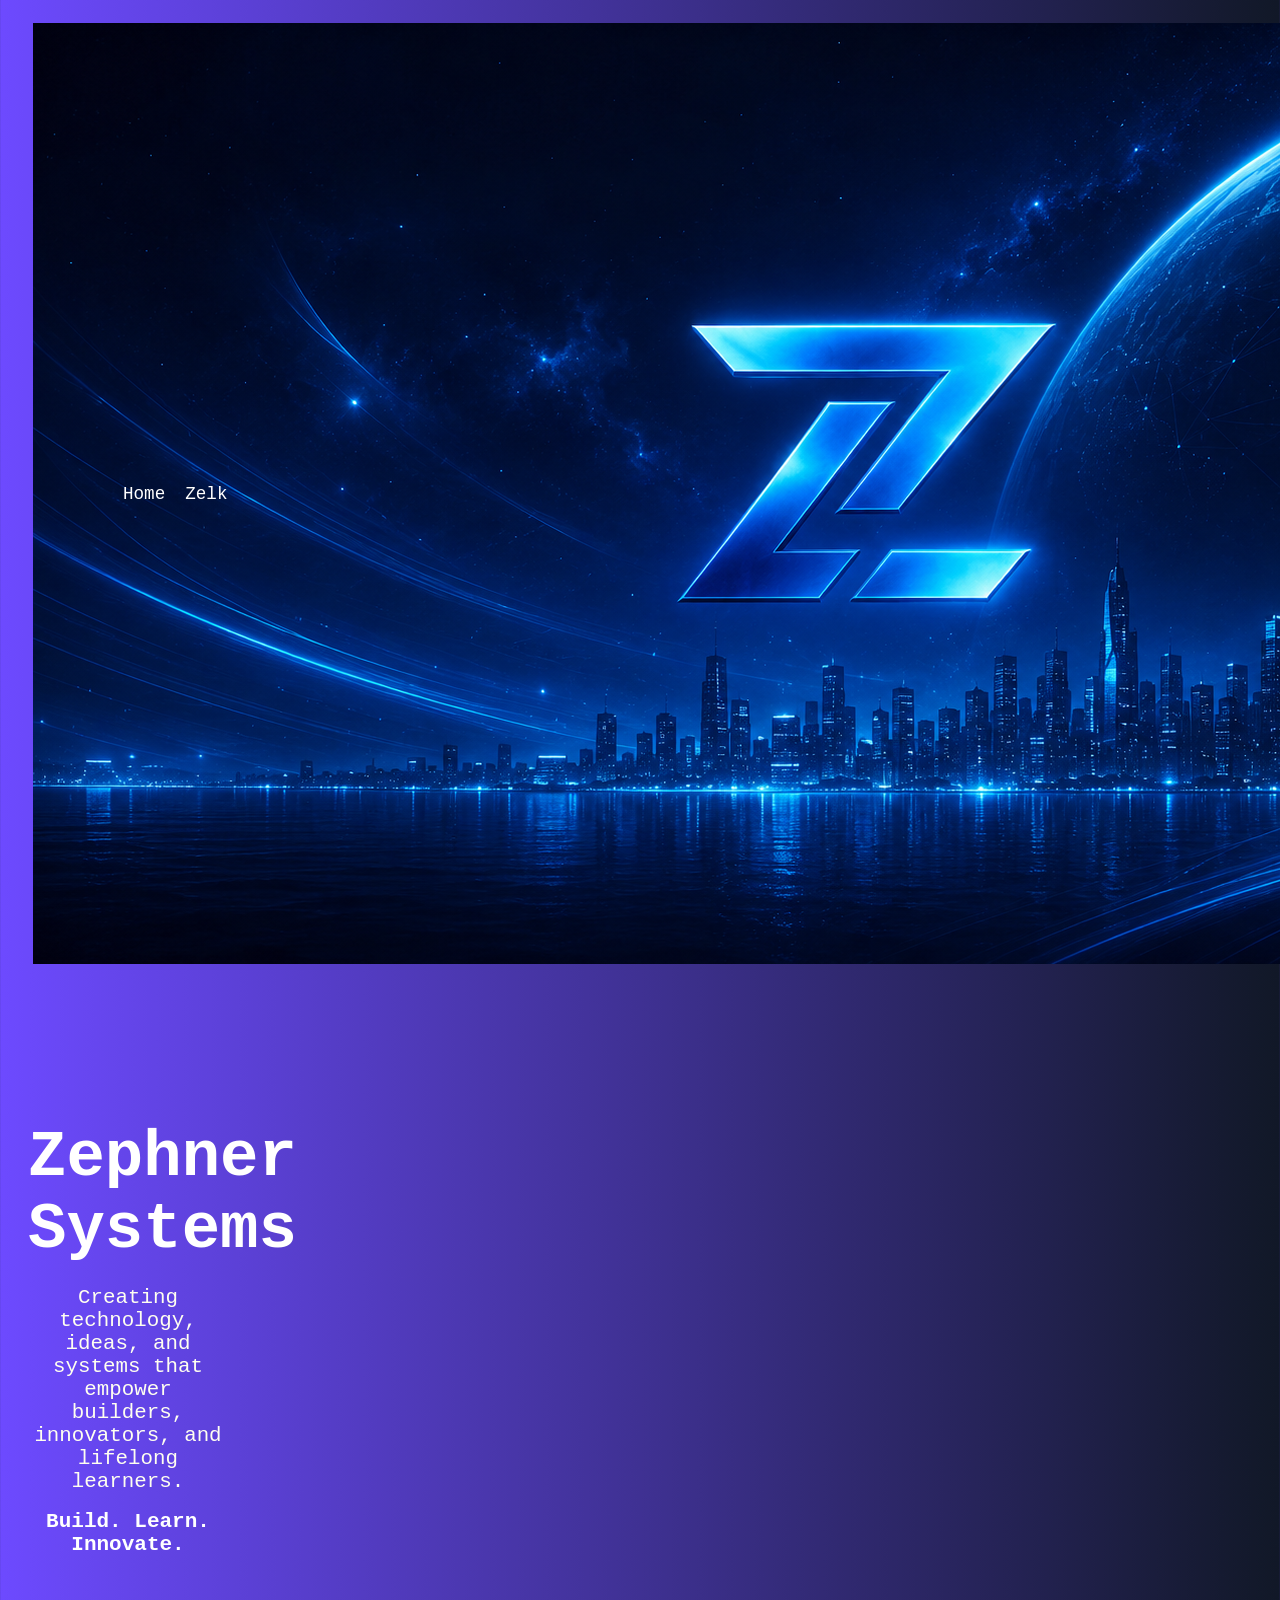
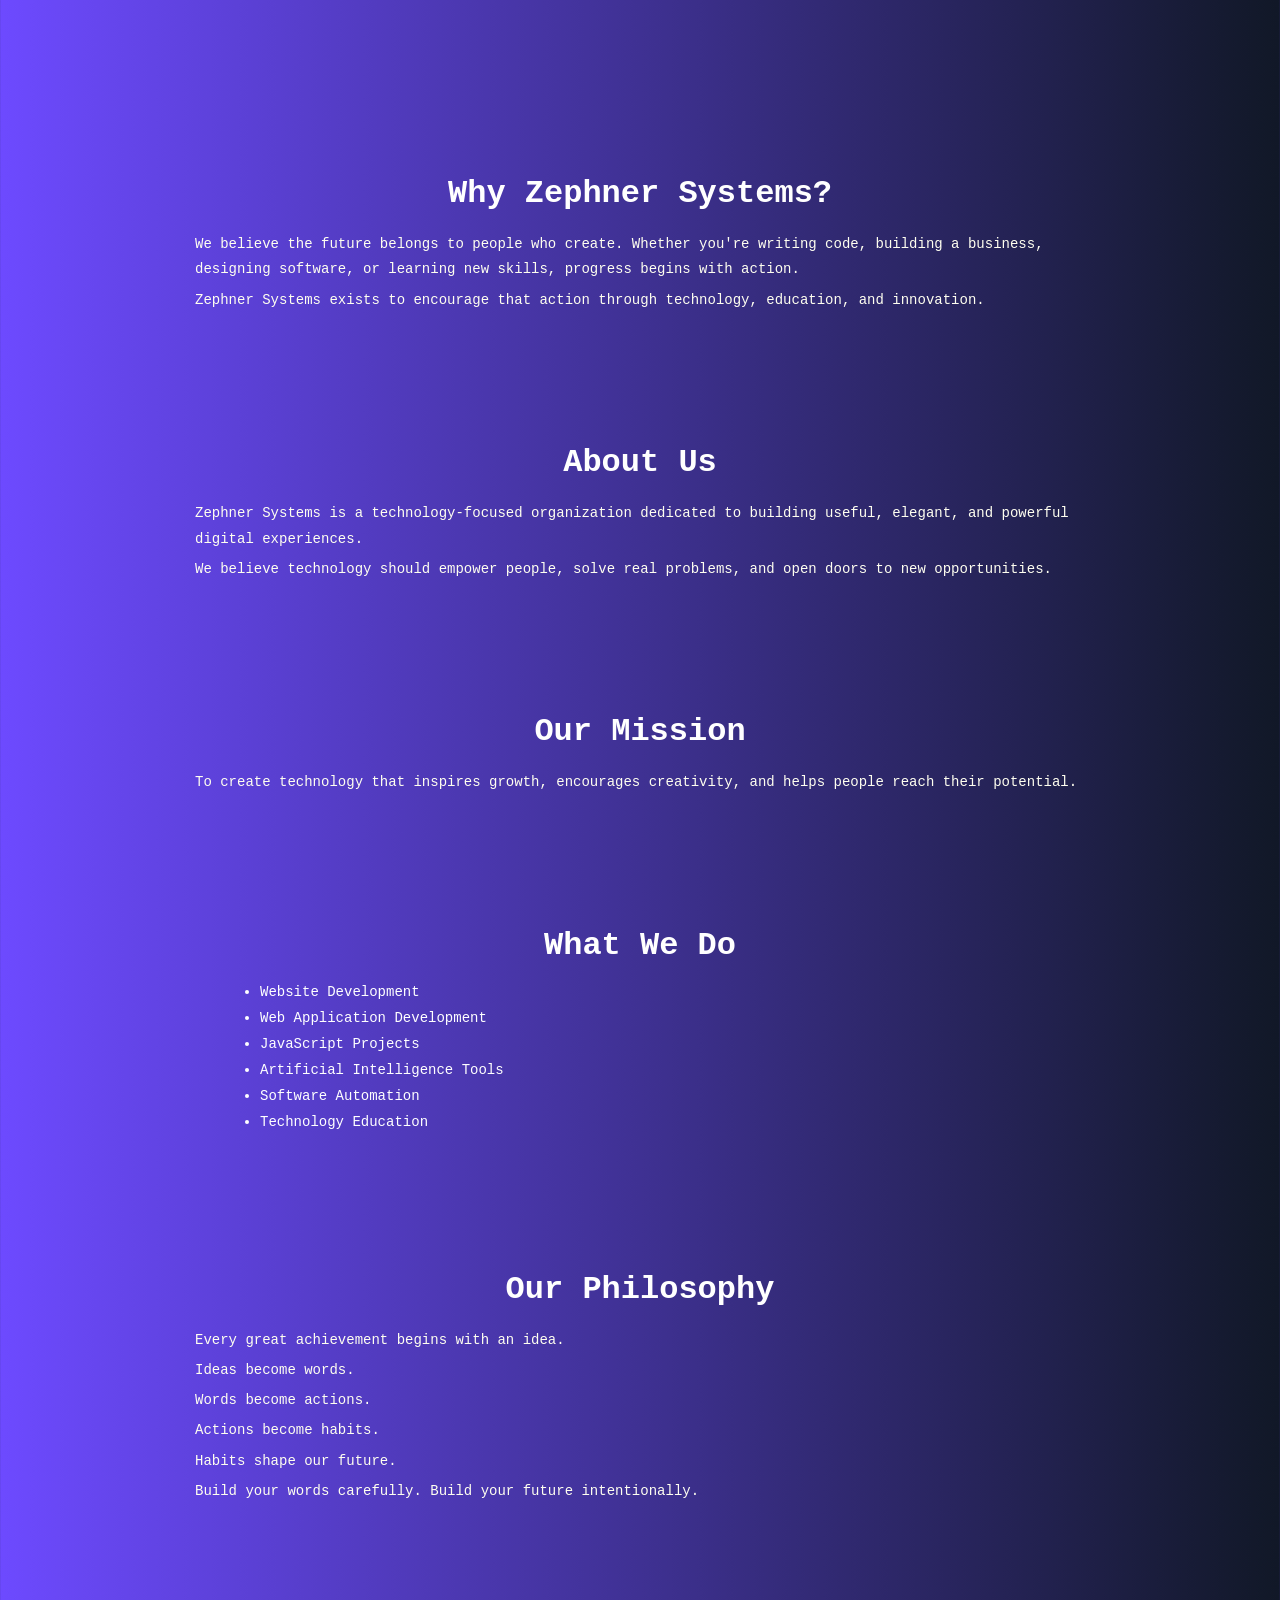
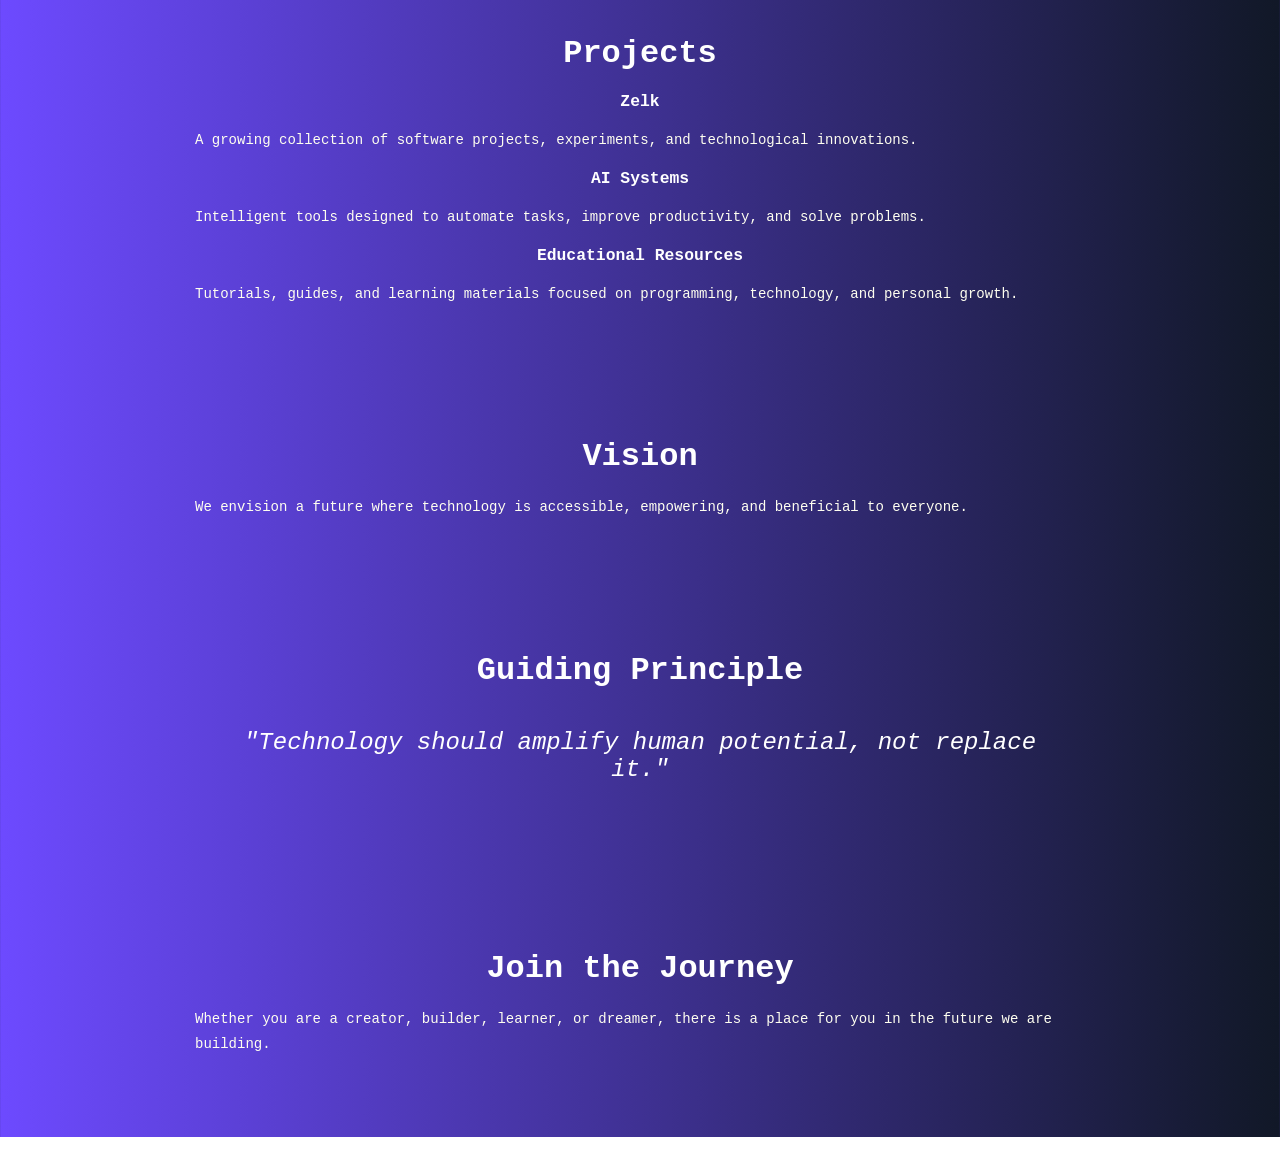
==== titanium/diamond/index.html @ 6dd16fa9 "Update logo image source in index.html" ====
<!DOCTYPE html>
<html lang="en">
<head>
    <meta charset="UTF-8">
    <meta name="viewport" content="width=device-width, initial-scale=1.0">
    <title>Zephner Systems</title>
    <link rel="stylesheet" href="style.css">
</head>
<body>

    <div class="bar" id="top-bar">

        <div id="logo">
            <img src="banner.png" alt="Zephner Systems Logo">
        </div>

        <div id="homeButton" class="barButton">
            <a href="index.html">Home</a>
        </div>

        <div id="zelkButton" class="barButton">
            <a href="zelk.html">Zelk</a>
        </div>

    </div>

    <div class="banner">
        <h1>Zephner Systems</h1>

       <p class="bannerText">
    Creating technology, ideas, and systems that empower builders,
    innovators, and lifelong learners.
</p>

<h2>
    Build. Learn. Innovate.
</h2>
    </div>
<section>
    <h2>Why Zephner Systems?</h2>

    <p>
        We believe the future belongs to people who create.
        Whether you're writing code, building a business,
        designing software, or learning new skills,
        progress begins with action.
    </p>

    <p>
        Zephner Systems exists to encourage that action through
        technology, education, and innovation.
    </p>
</section>
    <section id="about">
        <h2>About Us</h2>

        <p>
            Zephner Systems is a technology-focused organization dedicated to
            building useful, elegant, and powerful digital experiences.
        </p>

        <p>
            We believe technology should empower people, solve real problems,
            and open doors to new opportunities.
        </p>
    </section>

    <section id="mission">
        <h2>Our Mission</h2>

        <p>
            To create technology that inspires growth, encourages creativity,
            and helps people reach their potential.
        </p>
    </section>

    <section id="services">
        <h2>What We Do</h2>

        <ul>
            <li>Website Development</li>
            <li>Web Application Development</li>
            <li>JavaScript Projects</li>
            <li>Artificial Intelligence Tools</li>
            <li>Software Automation</li>
            <li>Technology Education</li>
        </ul>
    </section>

    <section id="philosophy">
        <h2>Our Philosophy</h2>

        <p>
            Every great achievement begins with an idea.
        </p>

        <p>
            Ideas become words.
        </p>

        <p>
            Words become actions.
        </p>

        <p>
            Actions become habits.
        </p>

        <p>
            Habits shape our future.
        </p>

        <p>
            Build your words carefully. Build your future intentionally.
        </p>
    </section>

    <section id="projects">
        <h2>Projects</h2>

        <h3>Zelk</h3>

        <p>
            A growing collection of software projects, experiments,
            and technological innovations.
        </p>

        <h3>AI Systems</h3>

        <p>
            Intelligent tools designed to automate tasks,
            improve productivity, and solve problems.
        </p>

        <h3>Educational Resources</h3>

        <p>
            Tutorials, guides, and learning materials focused on
            programming, technology, and personal growth.
        </p>
    </section>

    <section id="vision">
        <h2>Vision</h2>

        <p>
            We envision a future where technology is accessible,
            empowering, and beneficial to everyone.
        </p>
    </section>

    <section id="quote">
        <h2>Guiding Principle</h2>

        <blockquote>
            "Technology should amplify human potential, not replace it."
        </blockquote>
    </section>

    <section id="contact">
        <h2>Join the Journey</h2>

        <p>
            Whether you are a creator, builder, learner, or dreamer,
            there is a place for you in the future we are building.
        </p>
    </section>

    <script src="script.js"></script>

</body>
</html>
---- titanium/diamond/style.css ----
blockquote{
    text-align:center;
    font-size:1.5rem;
    font-style:italic;
    margin:40px;
}
ul{
    margin-left:30px;
}

li{
    margin:10px 0;
}
section{
    max-width:900px;
    margin:50px auto;
    padding:25px;
}

section h2{
    margin-bottom:20px;
    font-size:2rem;
}

section p{
    line-height:1.8;
}
.banner{
    text-align:center;
    padding:100px 20px;
    width: 200px;
}

.banner h1{
    font-size:4rem;
    margin-bottom:20px;
}

.bannerText{
    max-width:700px;
    margin:auto;
    font-size:1.3rem;
}
h1, h2, h3, h4, h5, h6{
    text-align:center;
}
body{
  background-image: linear-gradient(to right, #6D4AFF,#111827);
  font-family: Arvo, monospace;
  font-size: 14px;
  color: white;
}
a{
    color: white;
    text-decoration: none;
}
.bar{
    display:flex;
    align-items:center;
    padding:15px 25px;
    border-radius:15px;
}

#logo{
  display:flex;
  align-items:center;
    width:80px;
  height:auto;
}

.barButton{
    margin-left:20px;
    font-size:1.1rem;
}
#logo{
  background-color:#111827;
}
.barButton{
  margin:10px;
}
p{
  margin: 5px;
  color: #FFFFF0;
}
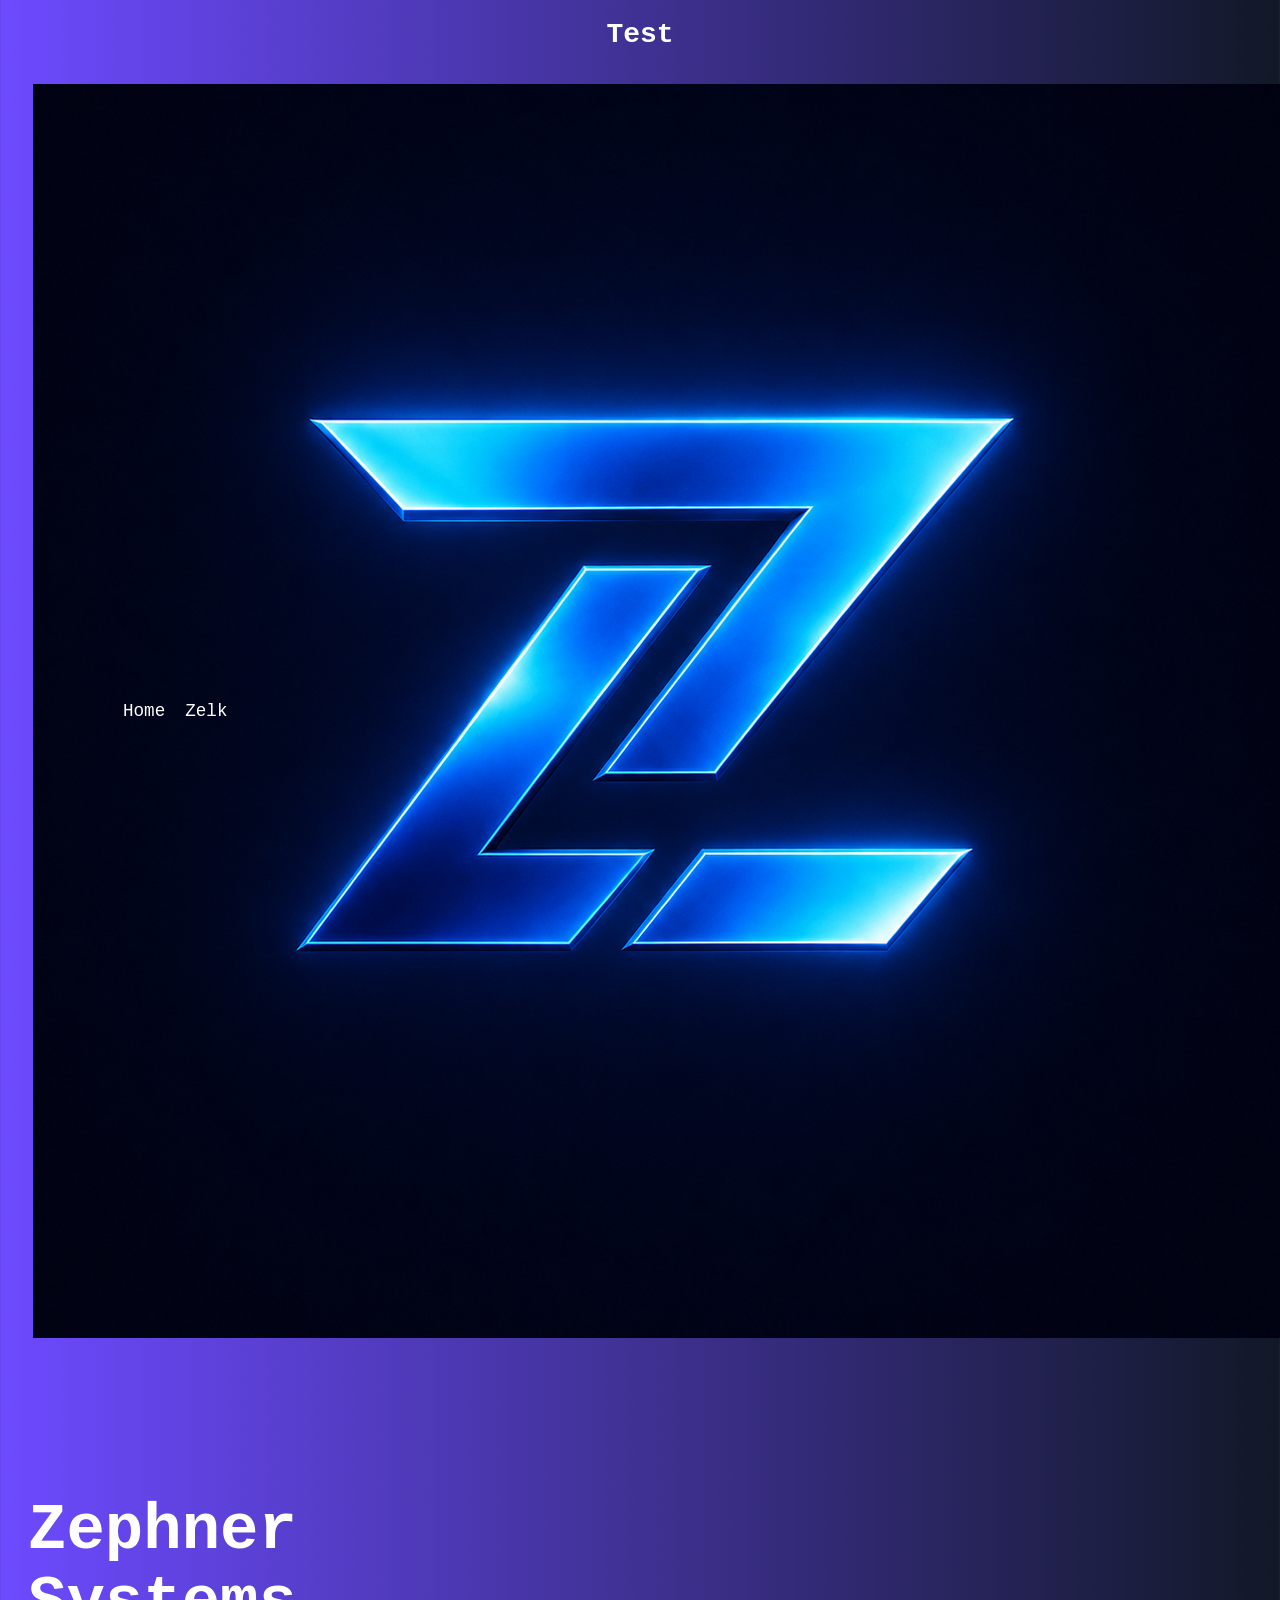
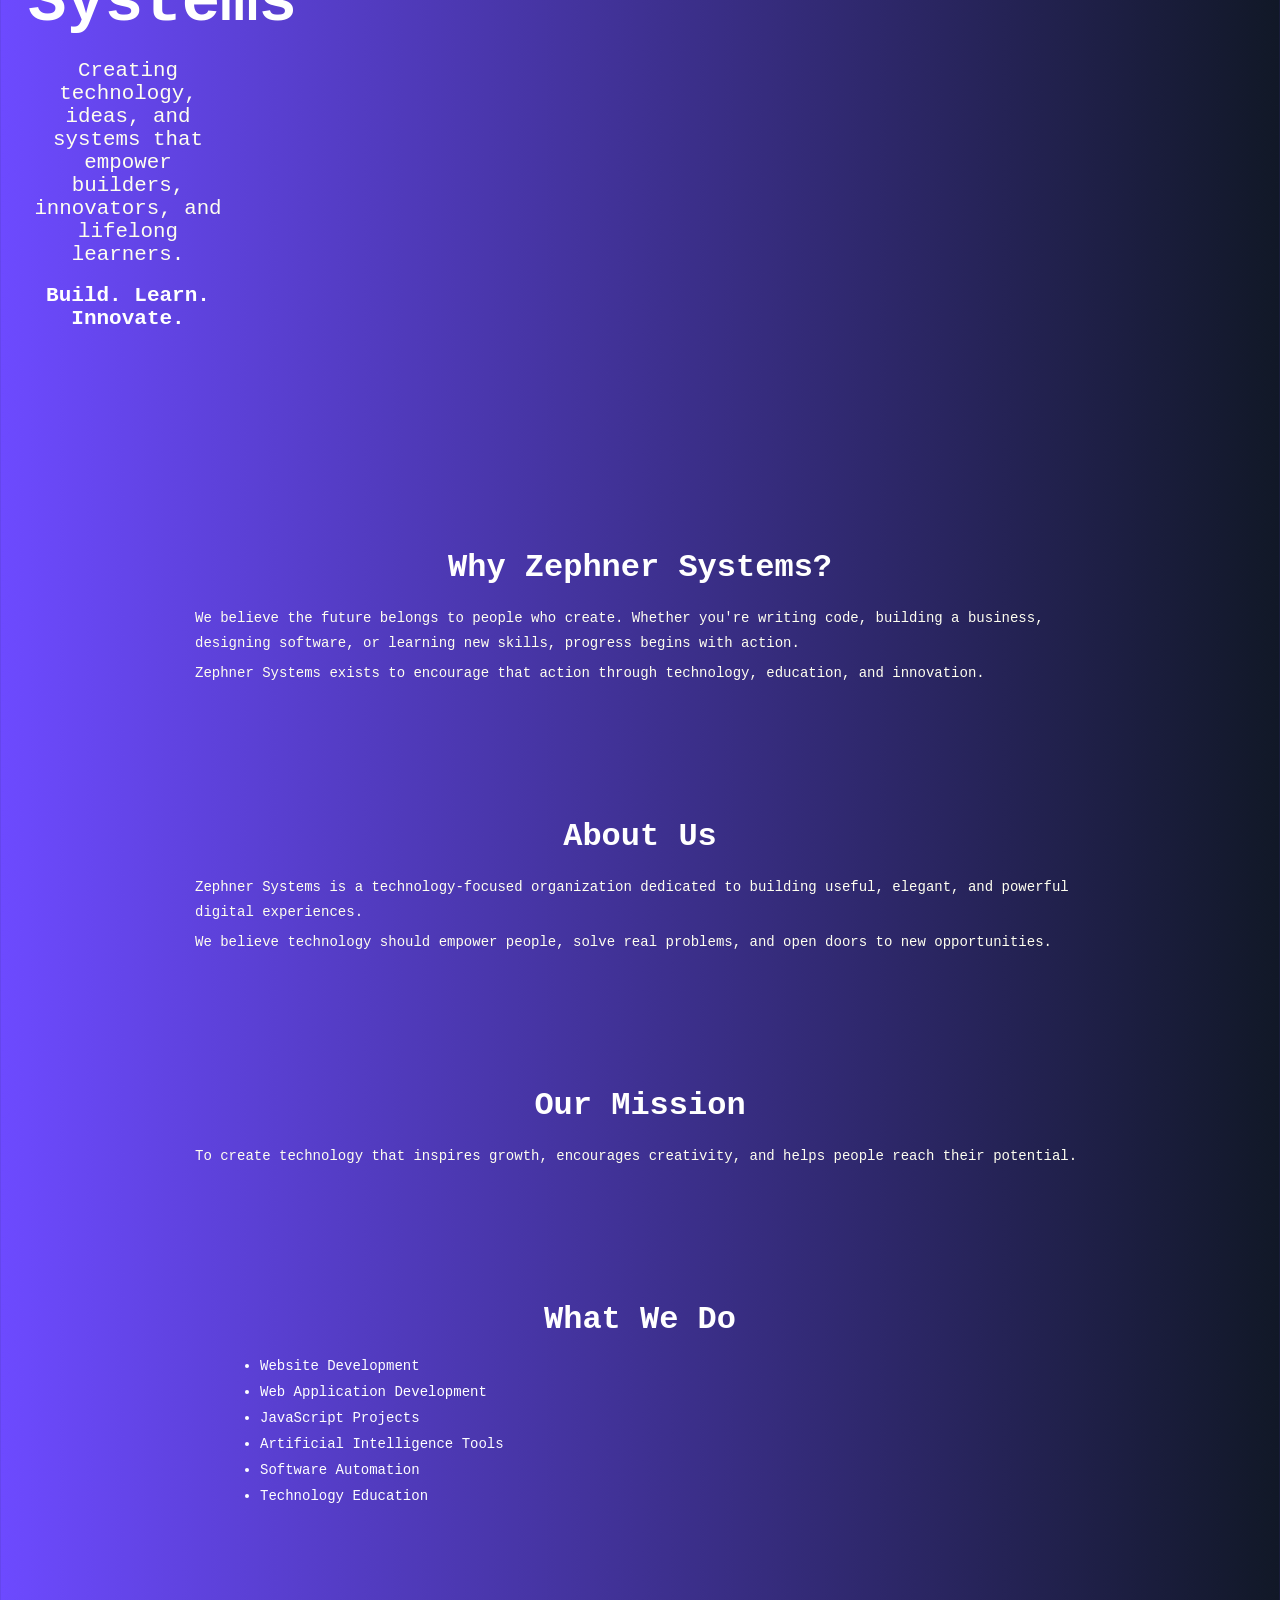
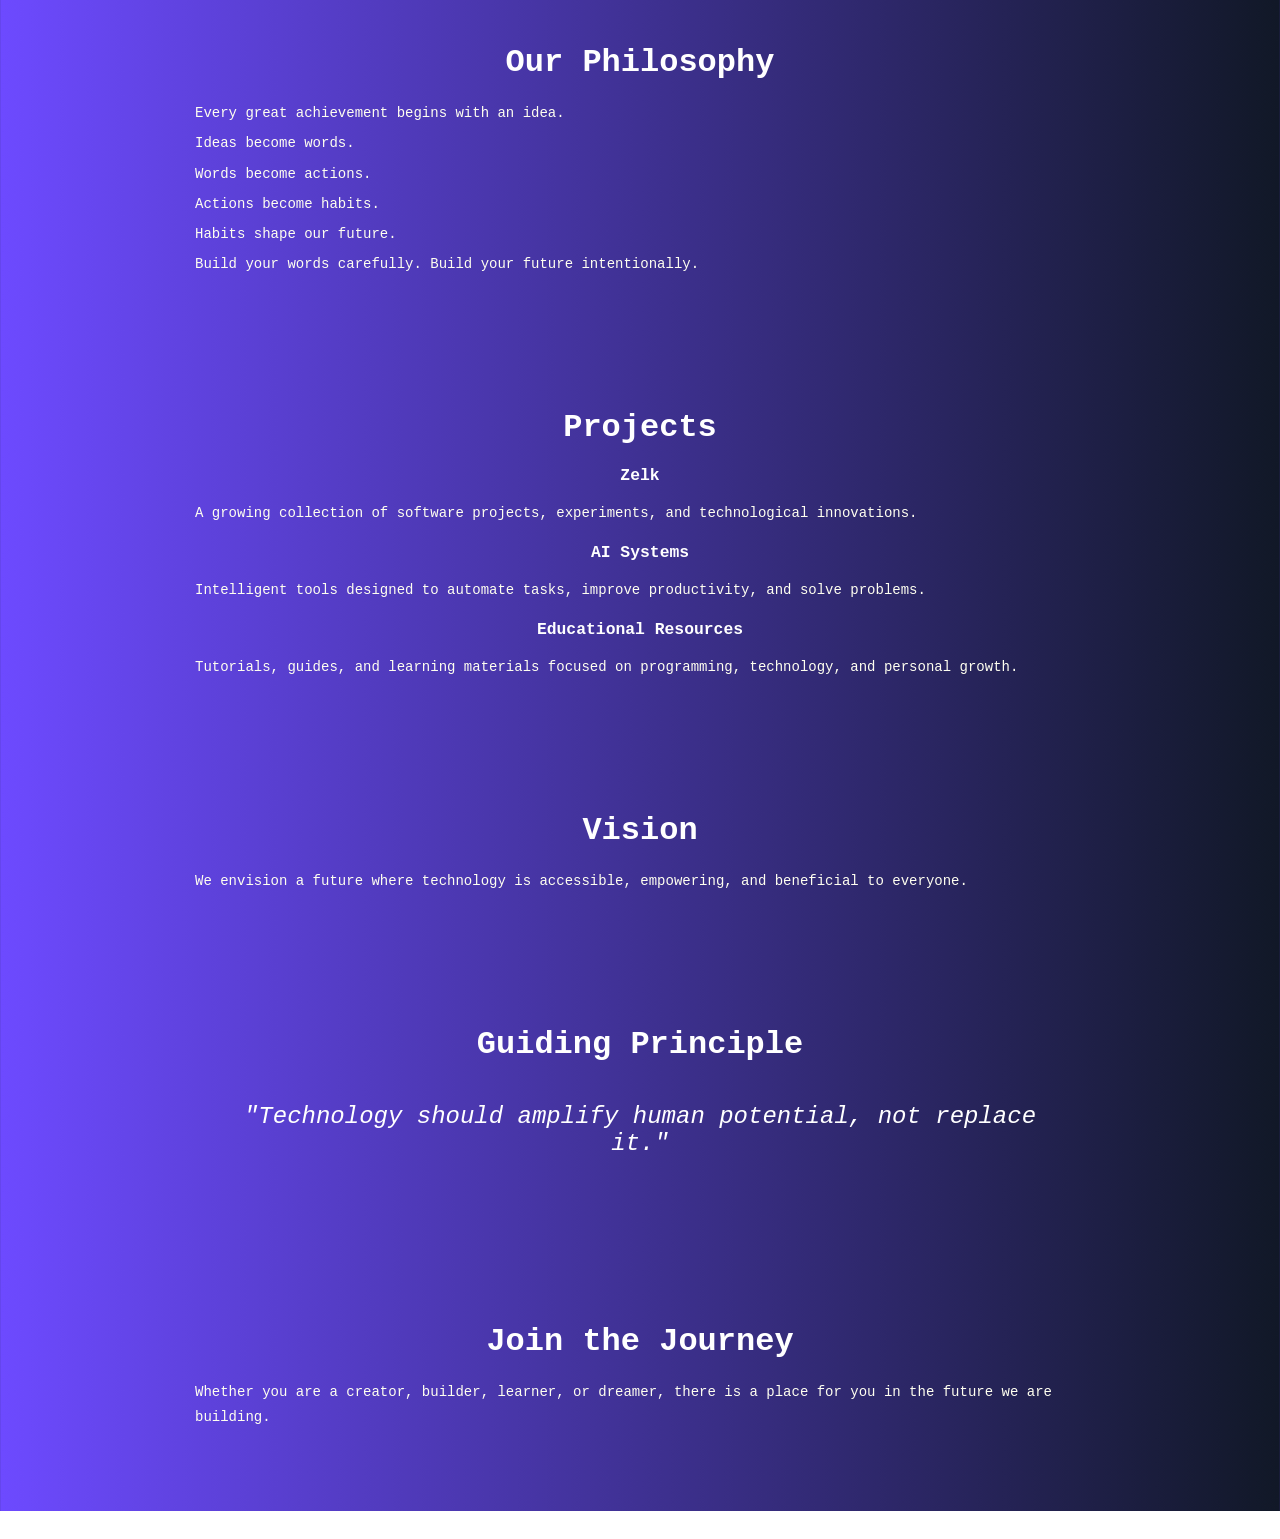
==== commit ab1cf680: "Update logo image source in index.html" ====
--- a/titanium/diamond/index.html
+++ b/titanium/diamond/index.html
@@ -7,11 +7,11 @@
     <link rel="stylesheet" href="style.css">
 </head>
 <body>
-
+<h1>Test</h1>
     <div class="bar" id="top-bar">
 
         <div id="logo">
-            <img src="banner.png" alt="Zephner Systems Logo">
+            <img src="logo.png" alt="Zephner Systems Logo">
         </div>
 
         <div id="homeButton" class="barButton">
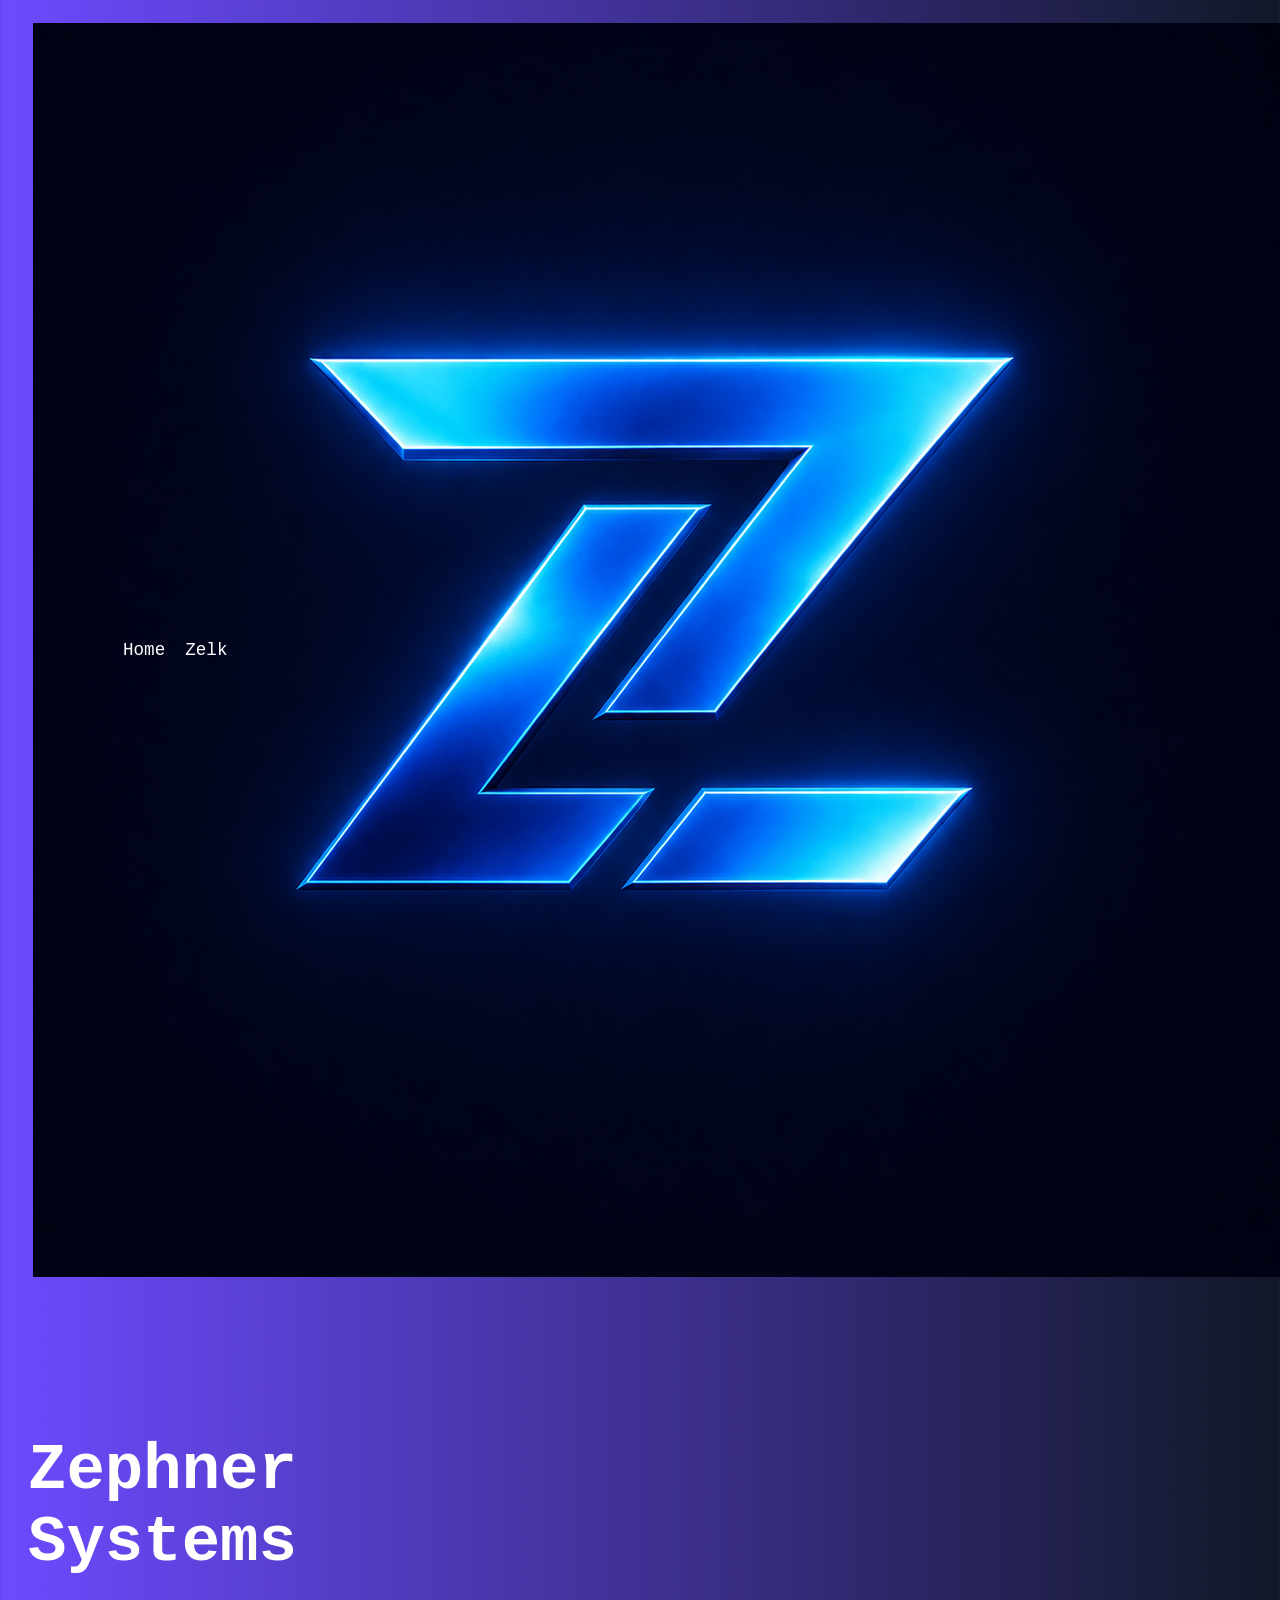
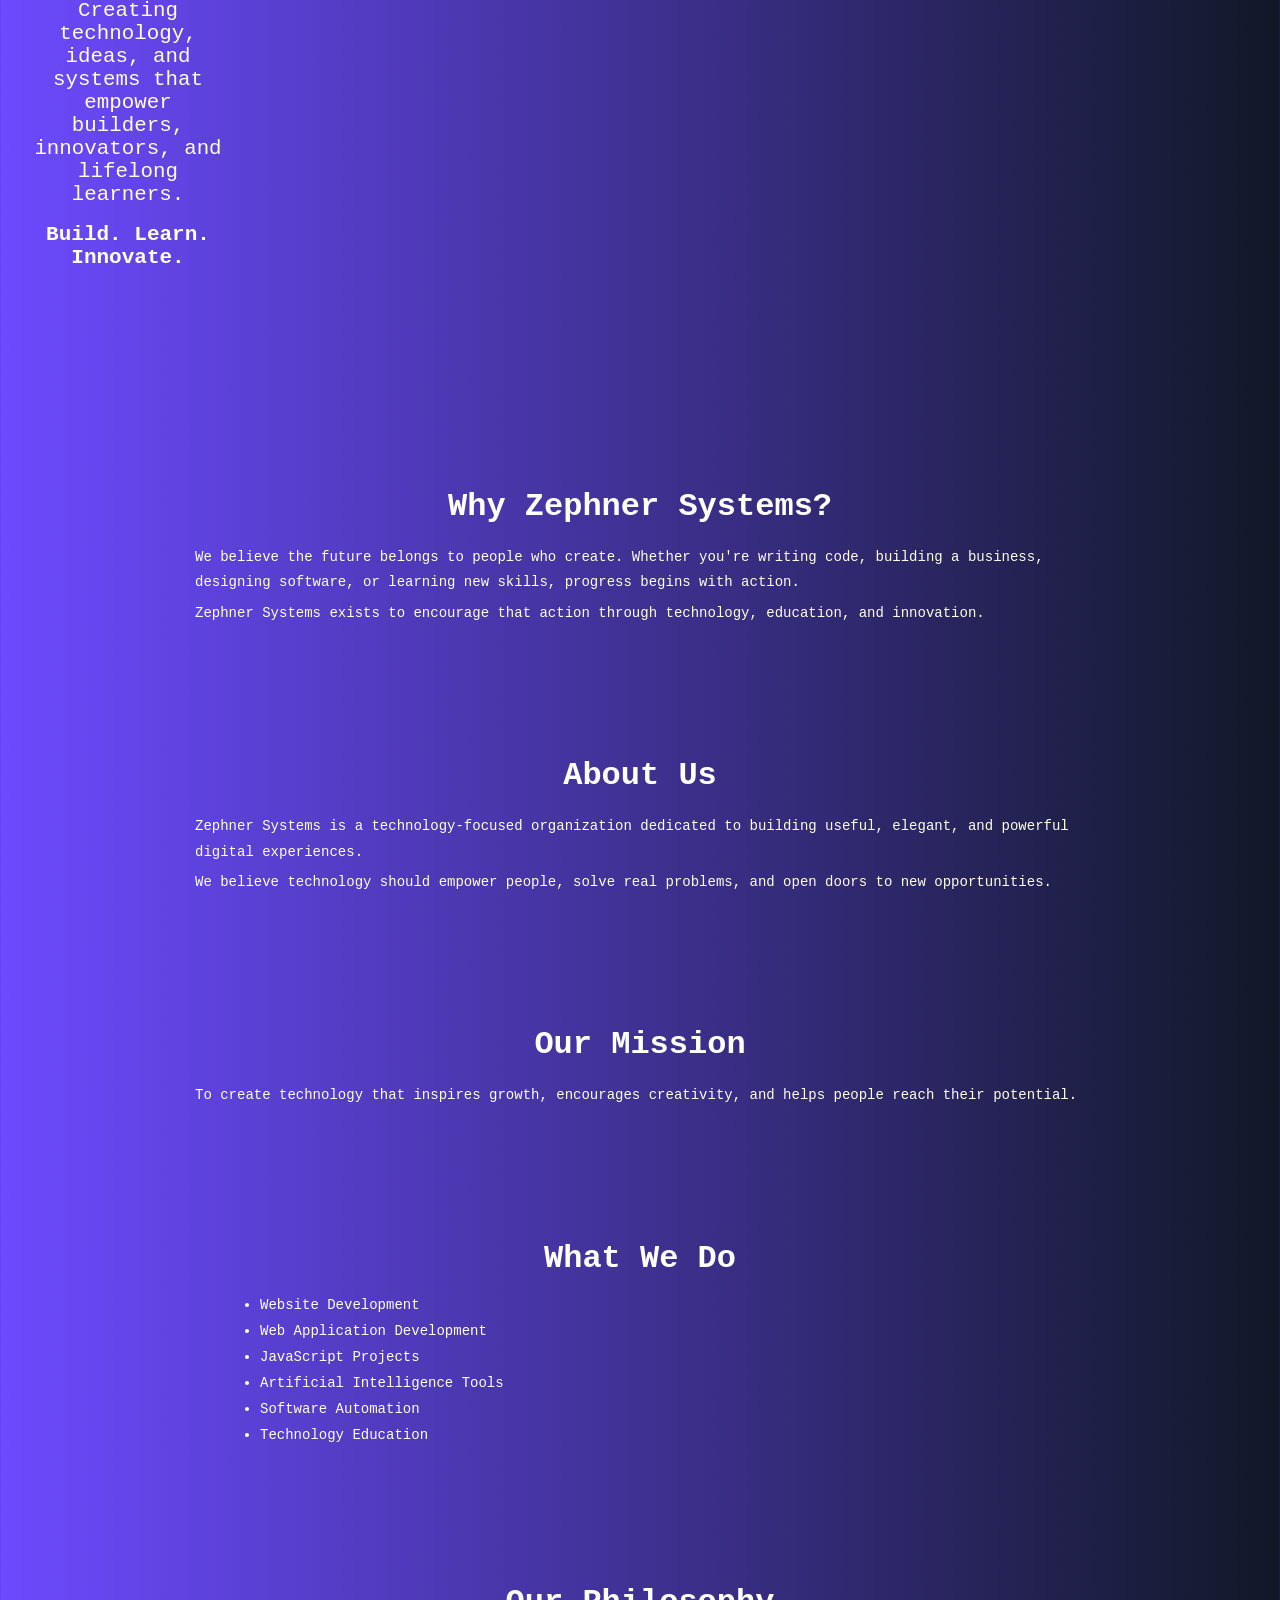
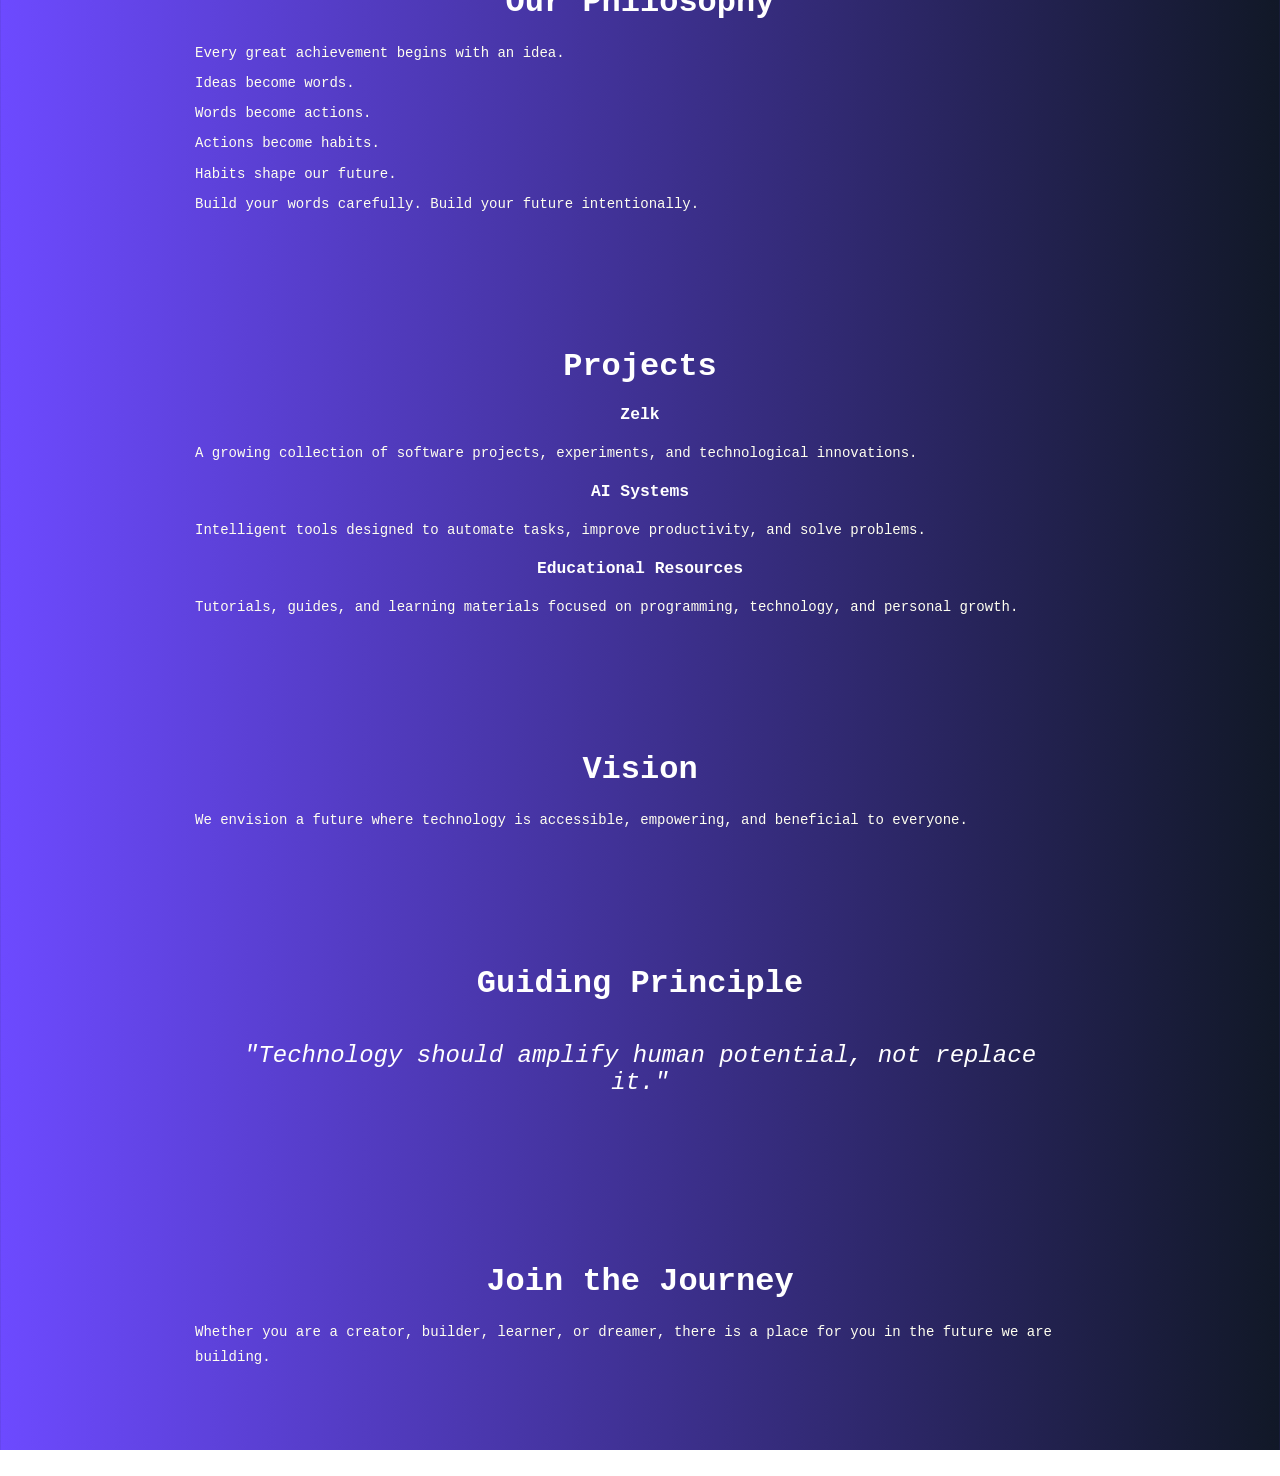
==== commit f656db79: "Remove Test heading from index.html" ====
--- a/titanium/diamond/index.html
+++ b/titanium/diamond/index.html
@@ -7,7 +7,6 @@
     <link rel="stylesheet" href="style.css">
 </head>
 <body>
-<h1>Test</h1>
     <div class="bar" id="top-bar">
 
         <div id="logo">
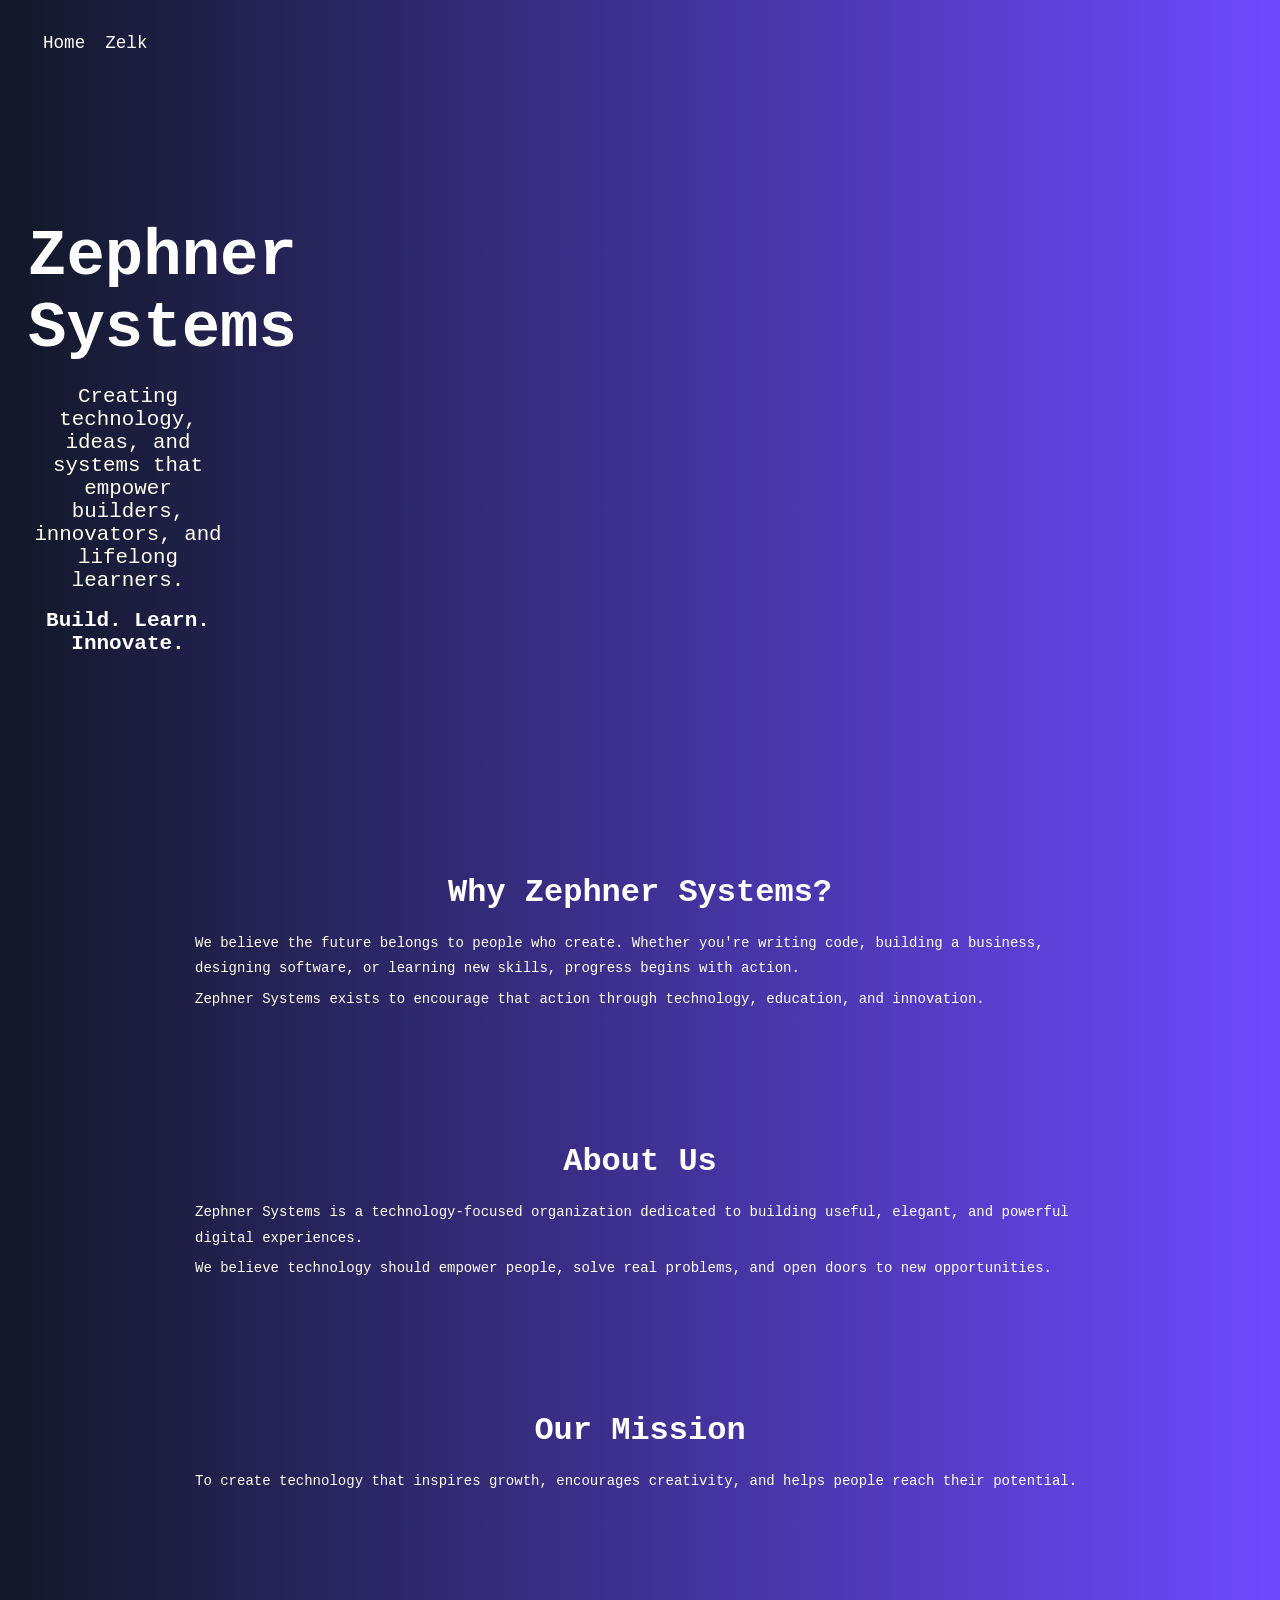
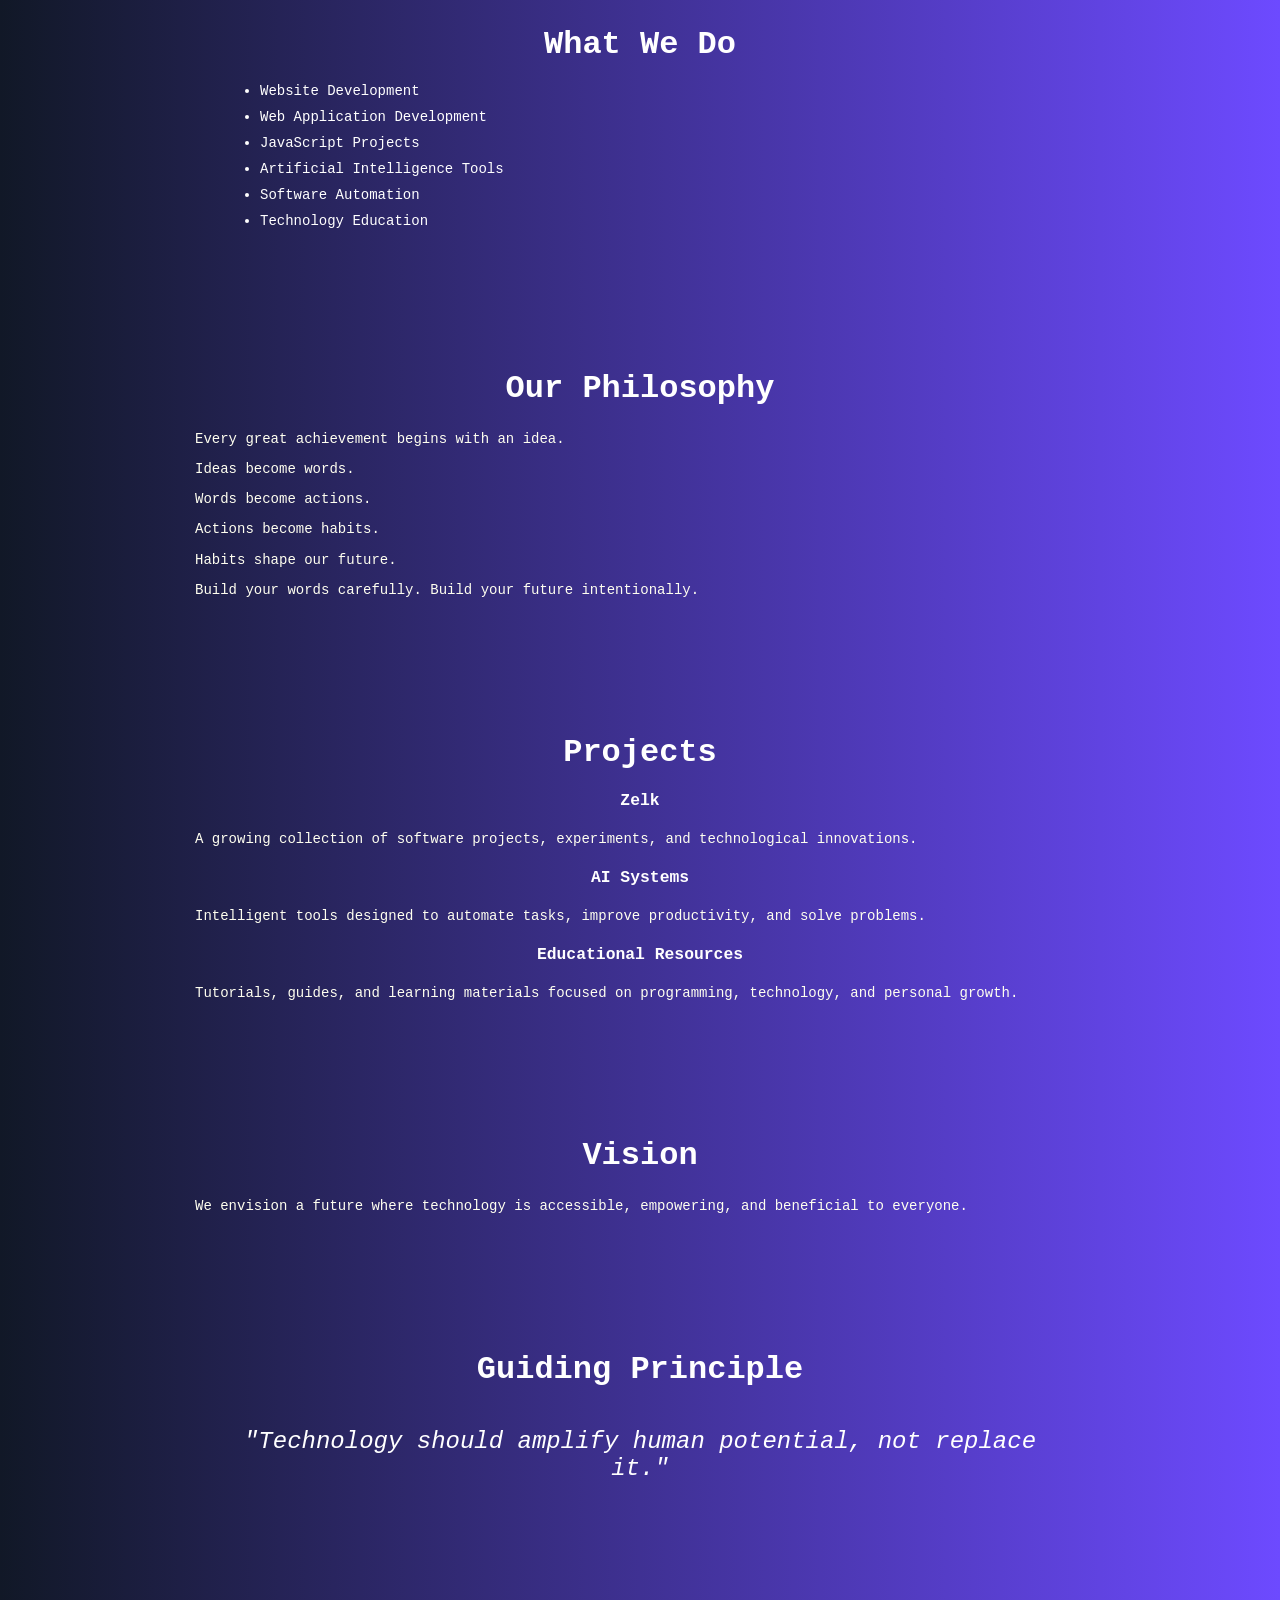
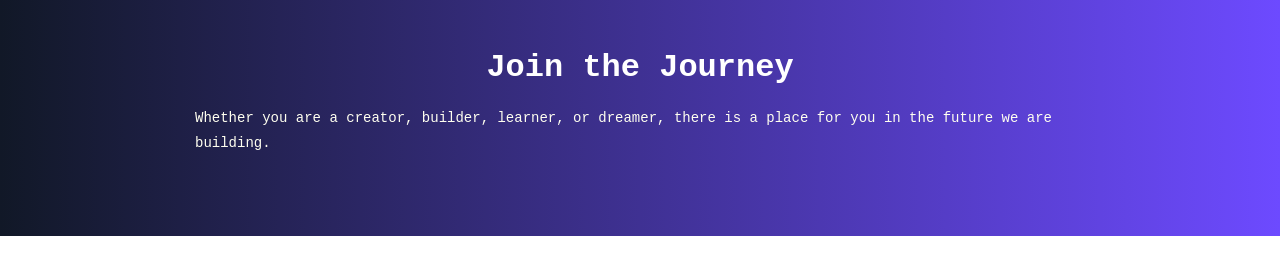
==== commit 4b14d8af: "Replace logo div with banner div and image" ====
--- a/titanium/diamond/index.html
+++ b/titanium/diamond/index.html
@@ -9,9 +9,9 @@
 <body>
     <div class="bar" id="top-bar">
 
-        <div id="logo">
-            <img src="logo.png" alt="Zephner Systems Logo">
-        </div>
+      <div id="banner">
+<img href="banner.png">
+      </div>
 
         <div id="homeButton" class="barButton">
             <a href="index.html">Home</a>
--- a/titanium/diamond/style.css
+++ b/titanium/diamond/style.css
@@ -45,7 +45,7 @@
     text-align:center;
 }
 body{
-  background-image: linear-gradient(to right, #6D4AFF,#111827);
+  background-image: linear-gradient(270deg, #6D4AFF,#111827);
   font-family: Arvo, monospace;
   font-size: 14px;
   color: white;
@@ -64,7 +64,7 @@
 #logo{
   display:flex;
   align-items:center;
-    width:80px;
+    width:30px;
   height:auto;
 }
 
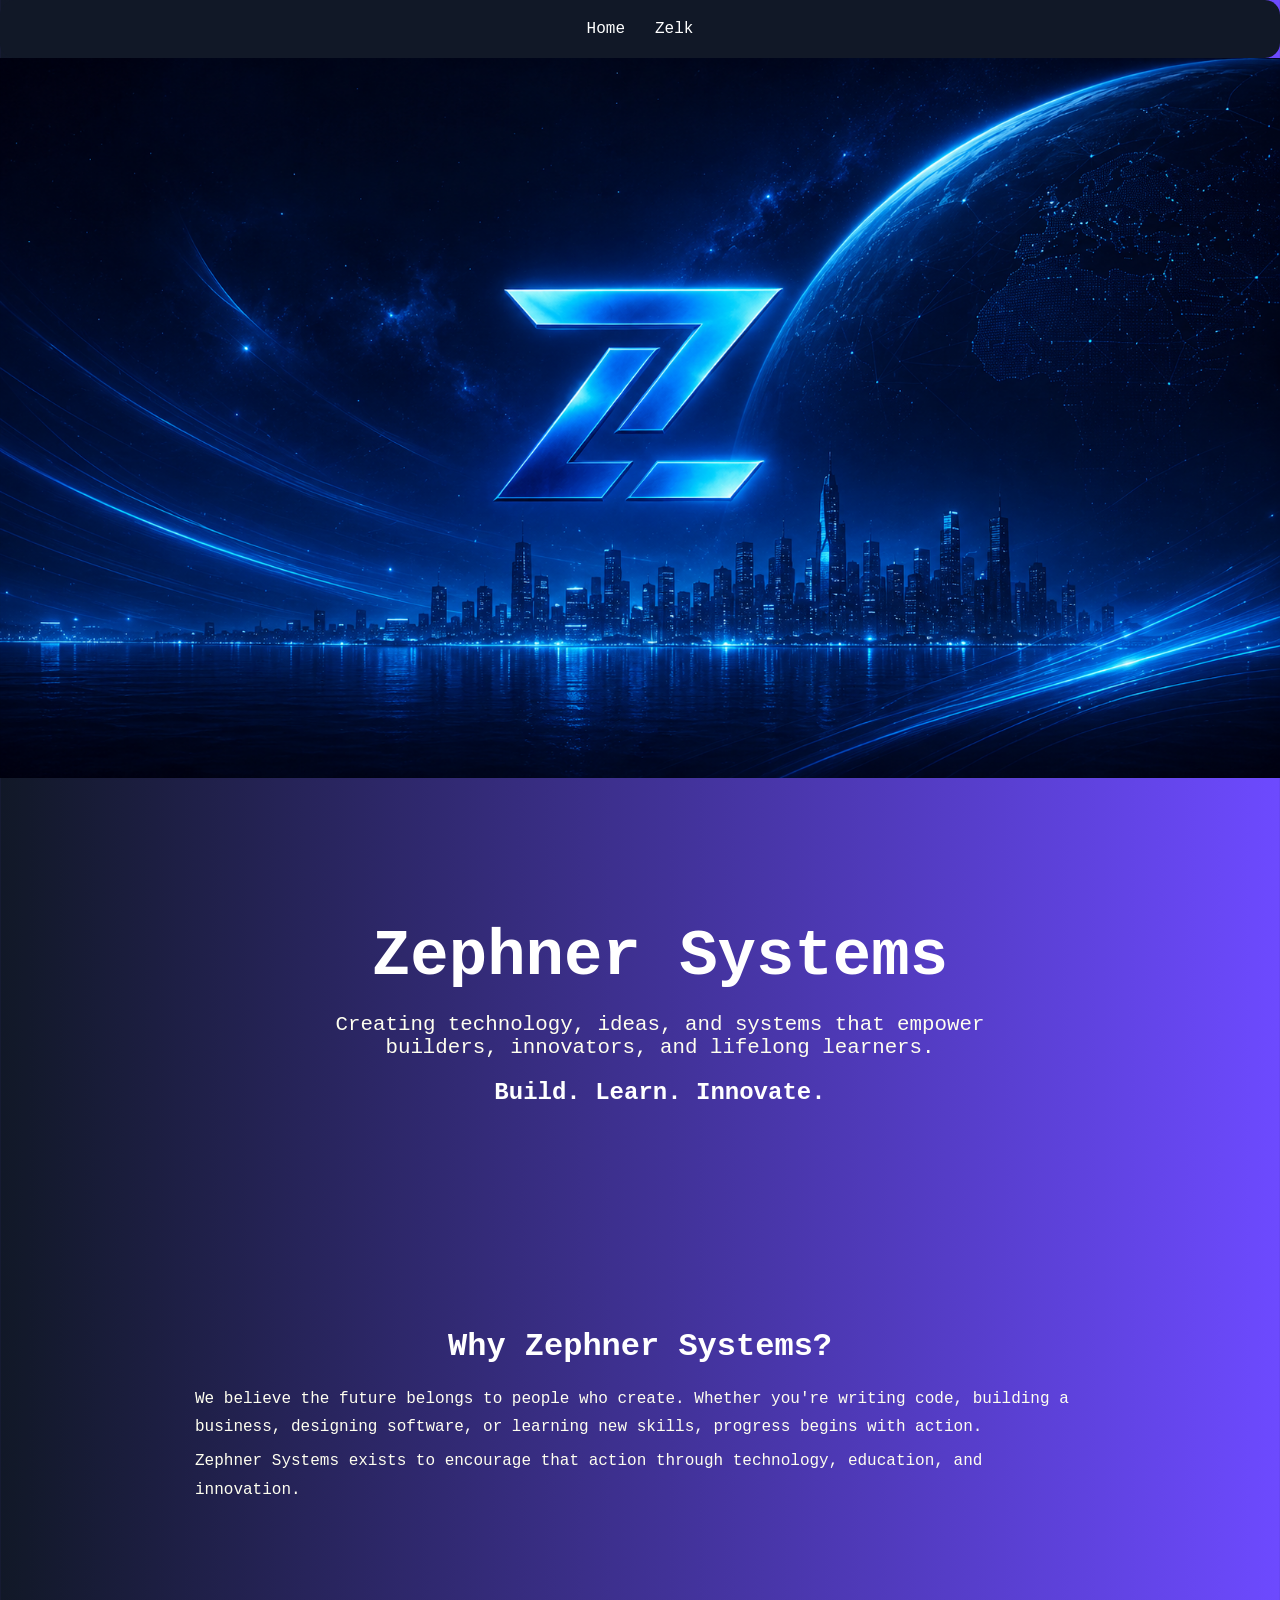
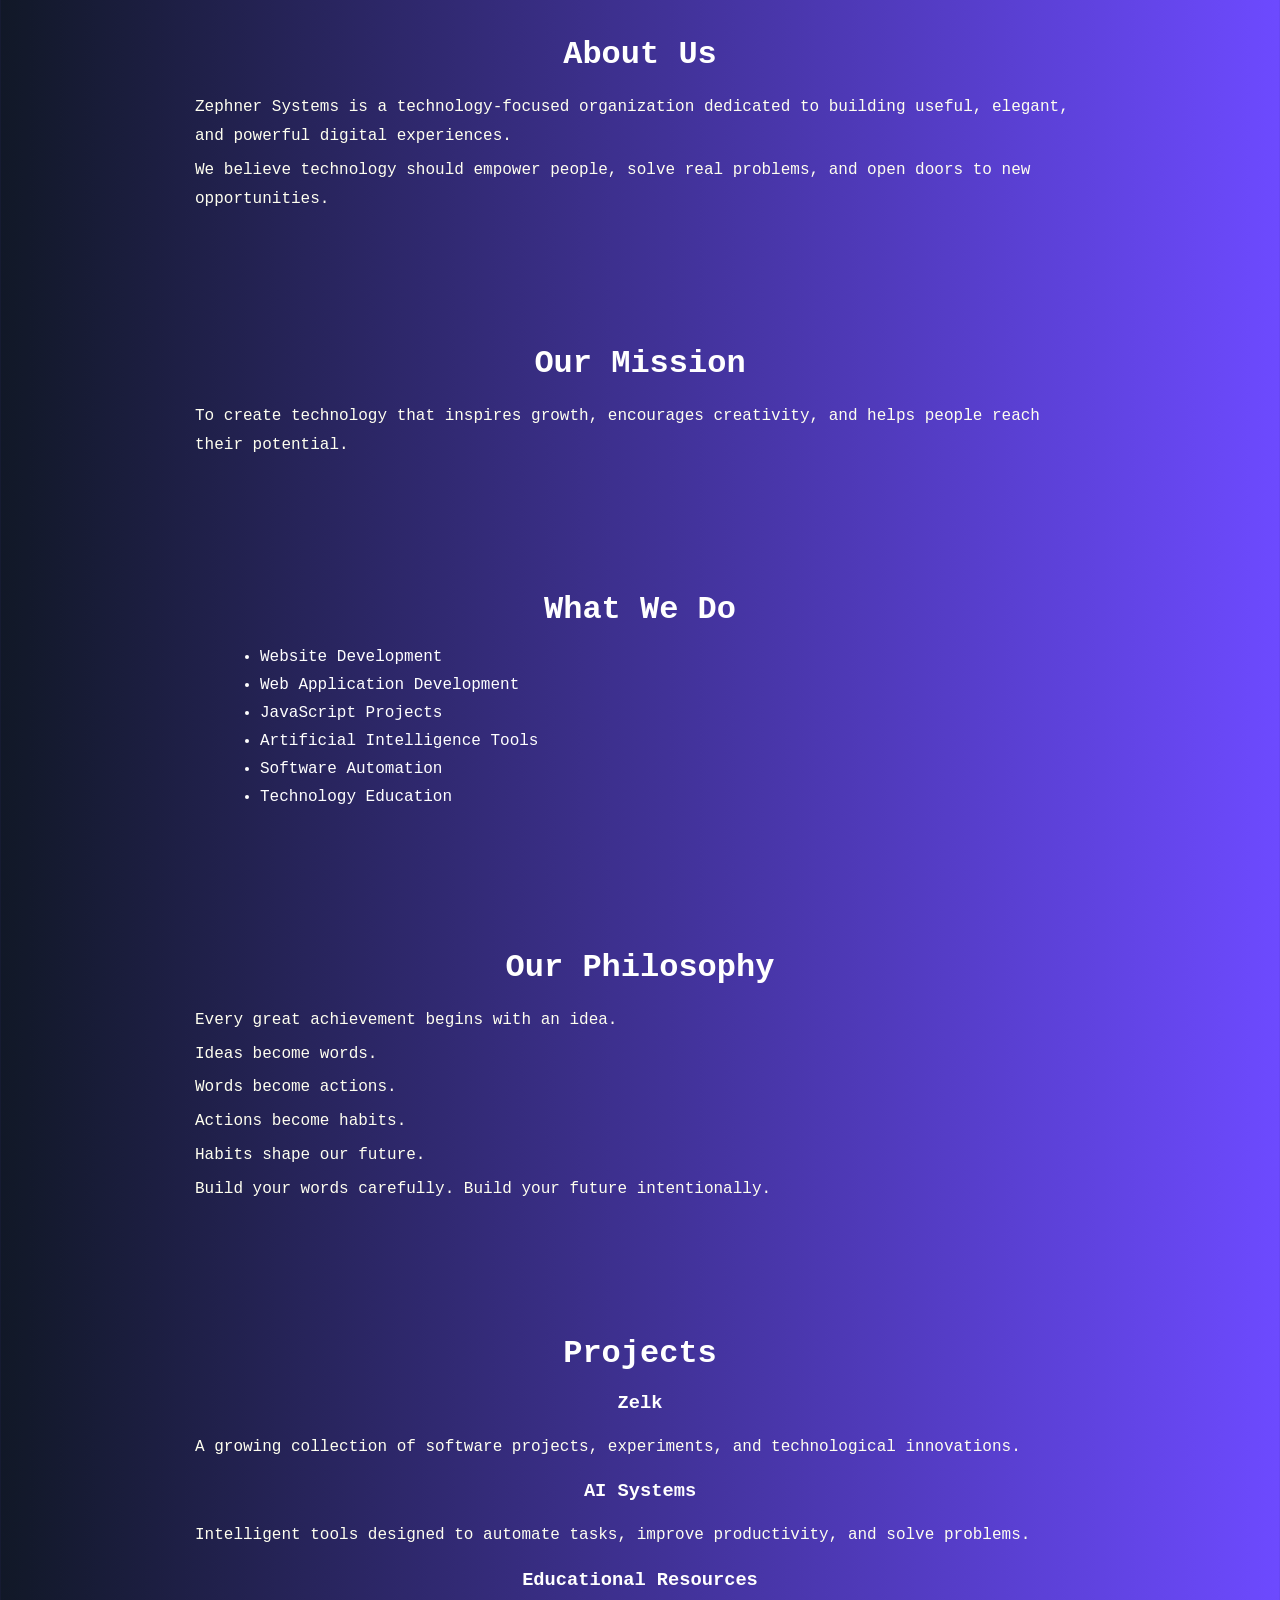
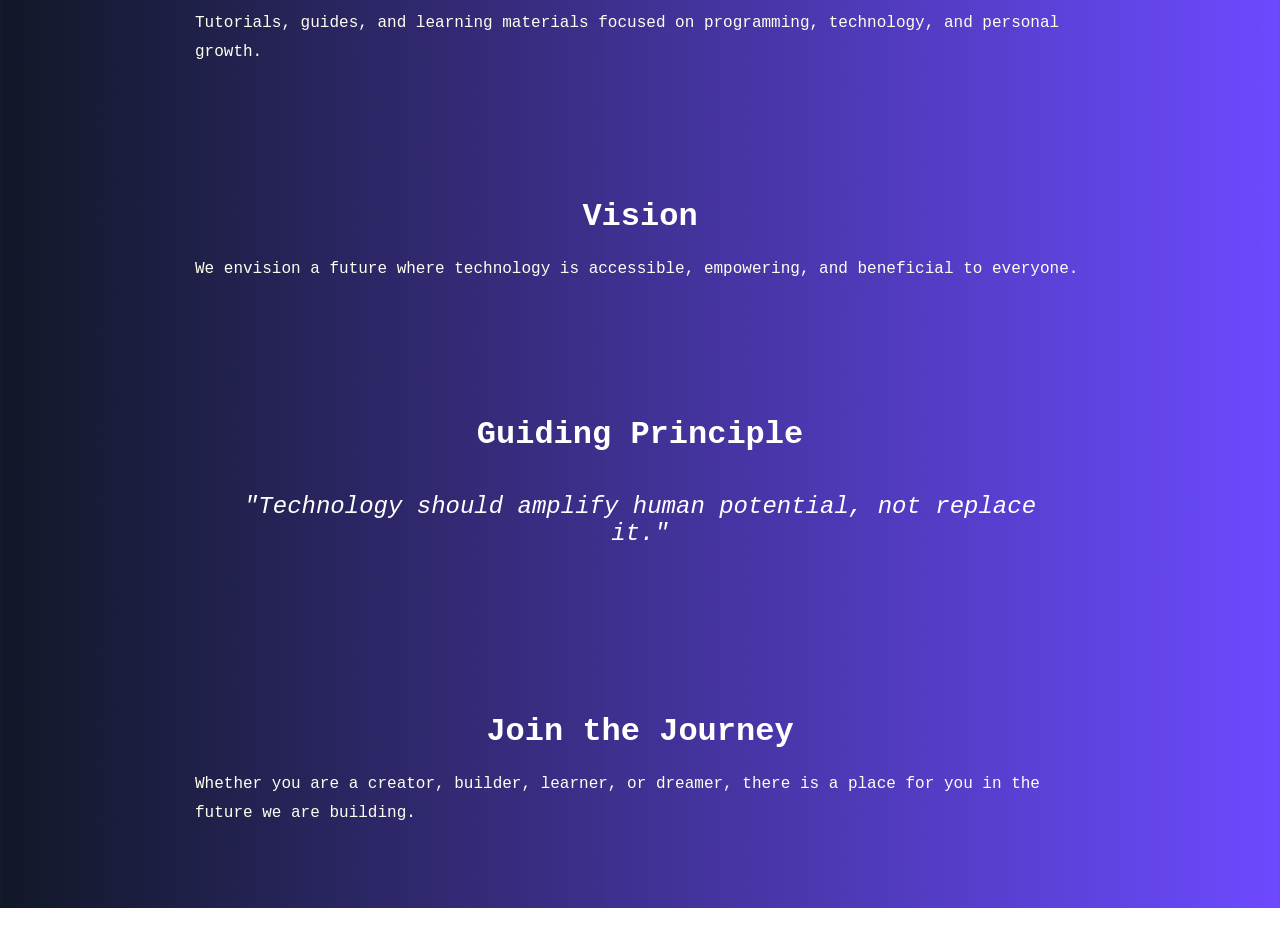
==== commit 6b5ad896: "Update top bar layout and add banner image Reorganized top bar and added banner image." ====
--- a/titanium/diamond/index.html
+++ b/titanium/diamond/index.html
@@ -7,22 +7,21 @@
     <link rel="stylesheet" href="style.css">
 </head>
 <body>
-    <div class="bar" id="top-bar">
+<div class="bar" id="top-bar">
 
-      <div id="banner">
-<img href="banner.png">
-      </div>
-
-        <div id="homeButton" class="barButton">
-            <a href="index.html">Home</a>
-        </div>
-
-        <div id="zelkButton" class="barButton">
-            <a href="zelk.html">Zelk</a>
-        </div>
-
+    <div id="homeButton" class="barButton">
+        <a href="index.html">Home</a>
     </div>
 
+    <div id="zelkButton" class="barButton">
+        <a href="zelk.html">Zelk</a>
+    </div>
+
+</div>
+
+<div id="banner">
+    <img src="banner.png" alt="Zephner Systems Banner">
+</div>
     <div class="banner">
         <h1>Zephner Systems</h1>
 
--- a/titanium/diamond/style.css
+++ b/titanium/diamond/style.css
@@ -28,7 +28,7 @@
 .banner{
     text-align:center;
     padding:100px 20px;
-    width: 200px;
+    width:100%;
 }
 
 .banner h1{
@@ -45,11 +45,12 @@
     text-align:center;
 }
 body{
-  background-image: linear-gradient(270deg, #6D4AFF,#111827);
-  font-family: Arvo, monospace;
-  font-size: 14px;
-  color: white;
+    margin:0;
+    background-image:linear-gradient(270deg,#6D4AFF,#111827);
+    color:white;
+    font-family:Arvo, monospace;
 }
+
 a{
     color: white;
     text-decoration: none;
@@ -57,29 +58,38 @@
 .bar{
     display:flex;
     align-items:center;
-    padding:15px 25px;
+    justify-content:center;
+    gap:30px;
+
+    padding:20px;
+
+    background:#111827;
     border-radius:15px;
 }
-
-#logo{
-  display:flex;
-  align-items:center;
-    width:30px;
-  height:auto;
+#logo img{
+    width:80px;
+    height:auto;
 }
 
-.barButton{
-    margin-left:20px;
+..barButton{
+    margin:10px;
     font-size:1.1rem;
 }
 #logo{
   background-color:#111827;
 }
-.barButton{
-  margin:10px;
-}
+
 p{
   margin: 5px;
   color: #FFFFF0;
 }
     
+#banner img{
+    width:100%;
+    height: auto;
+    display:block;
+}
+
+
+
+
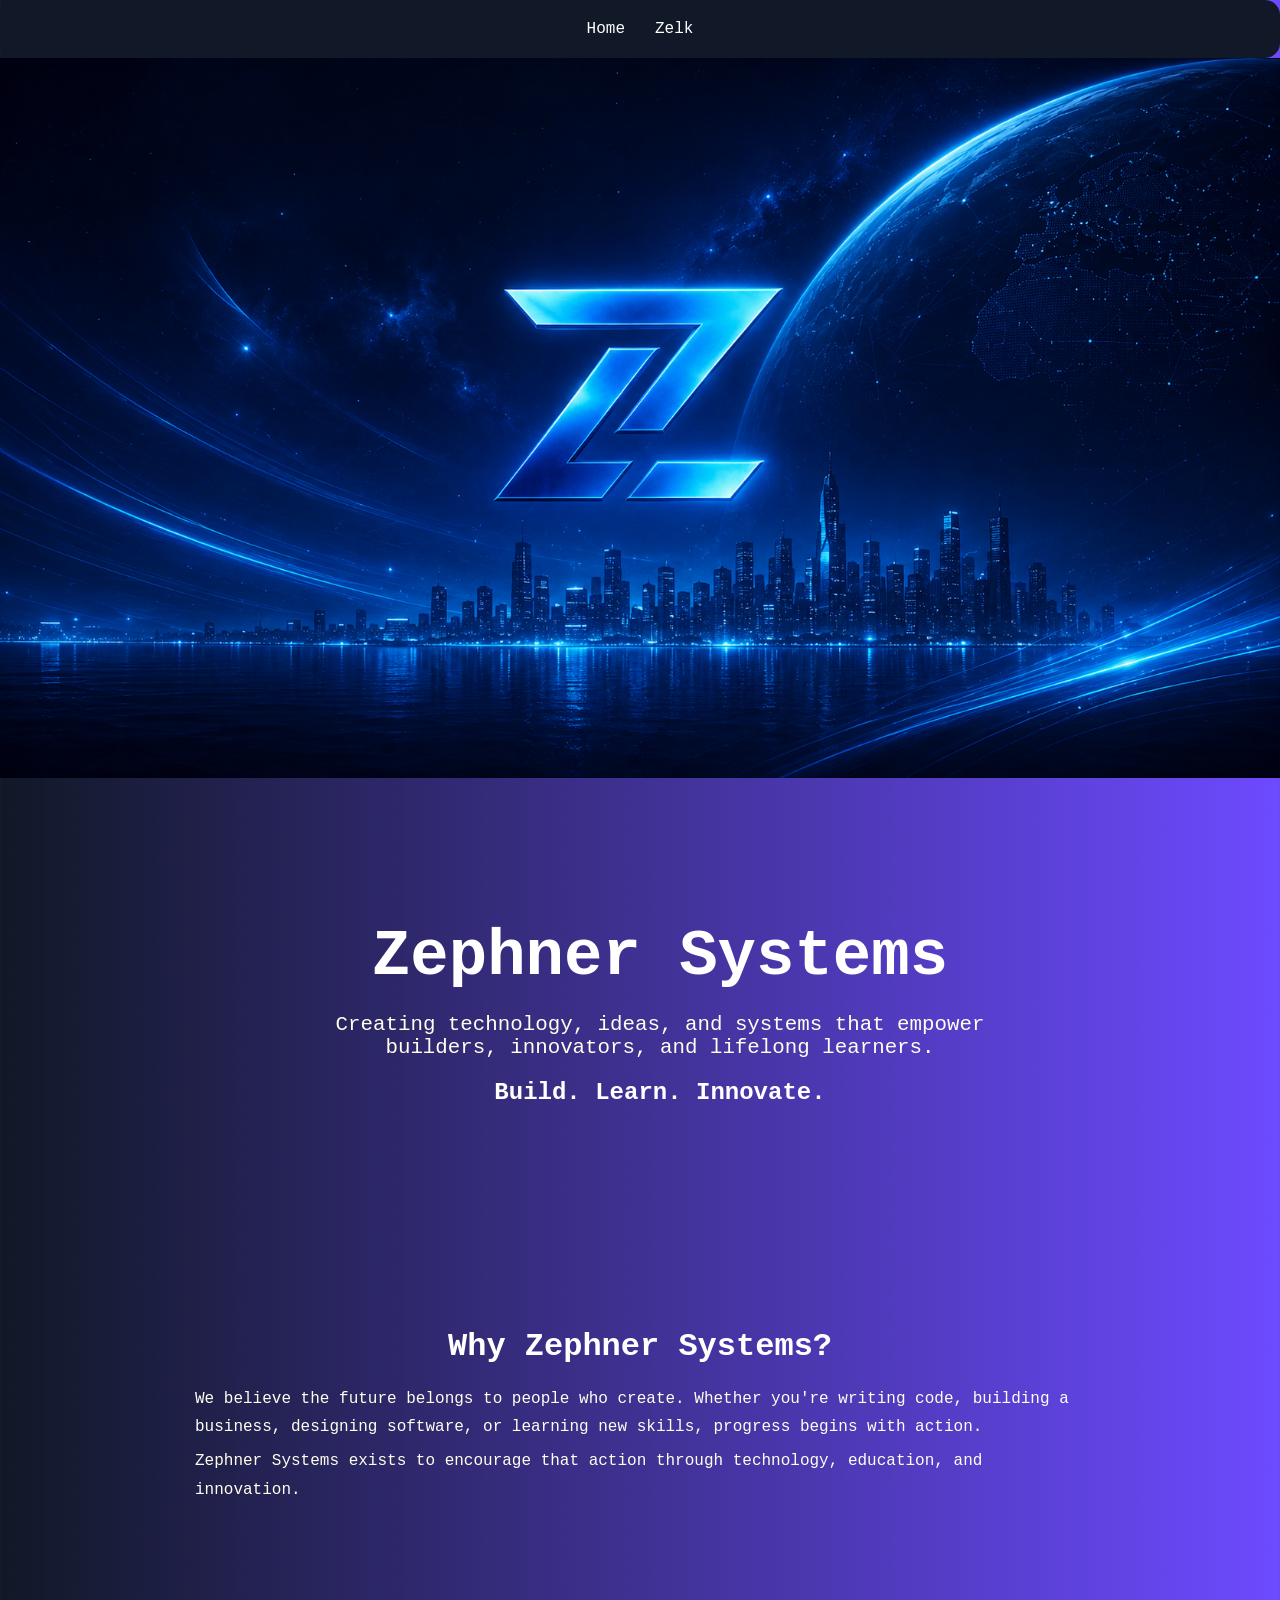
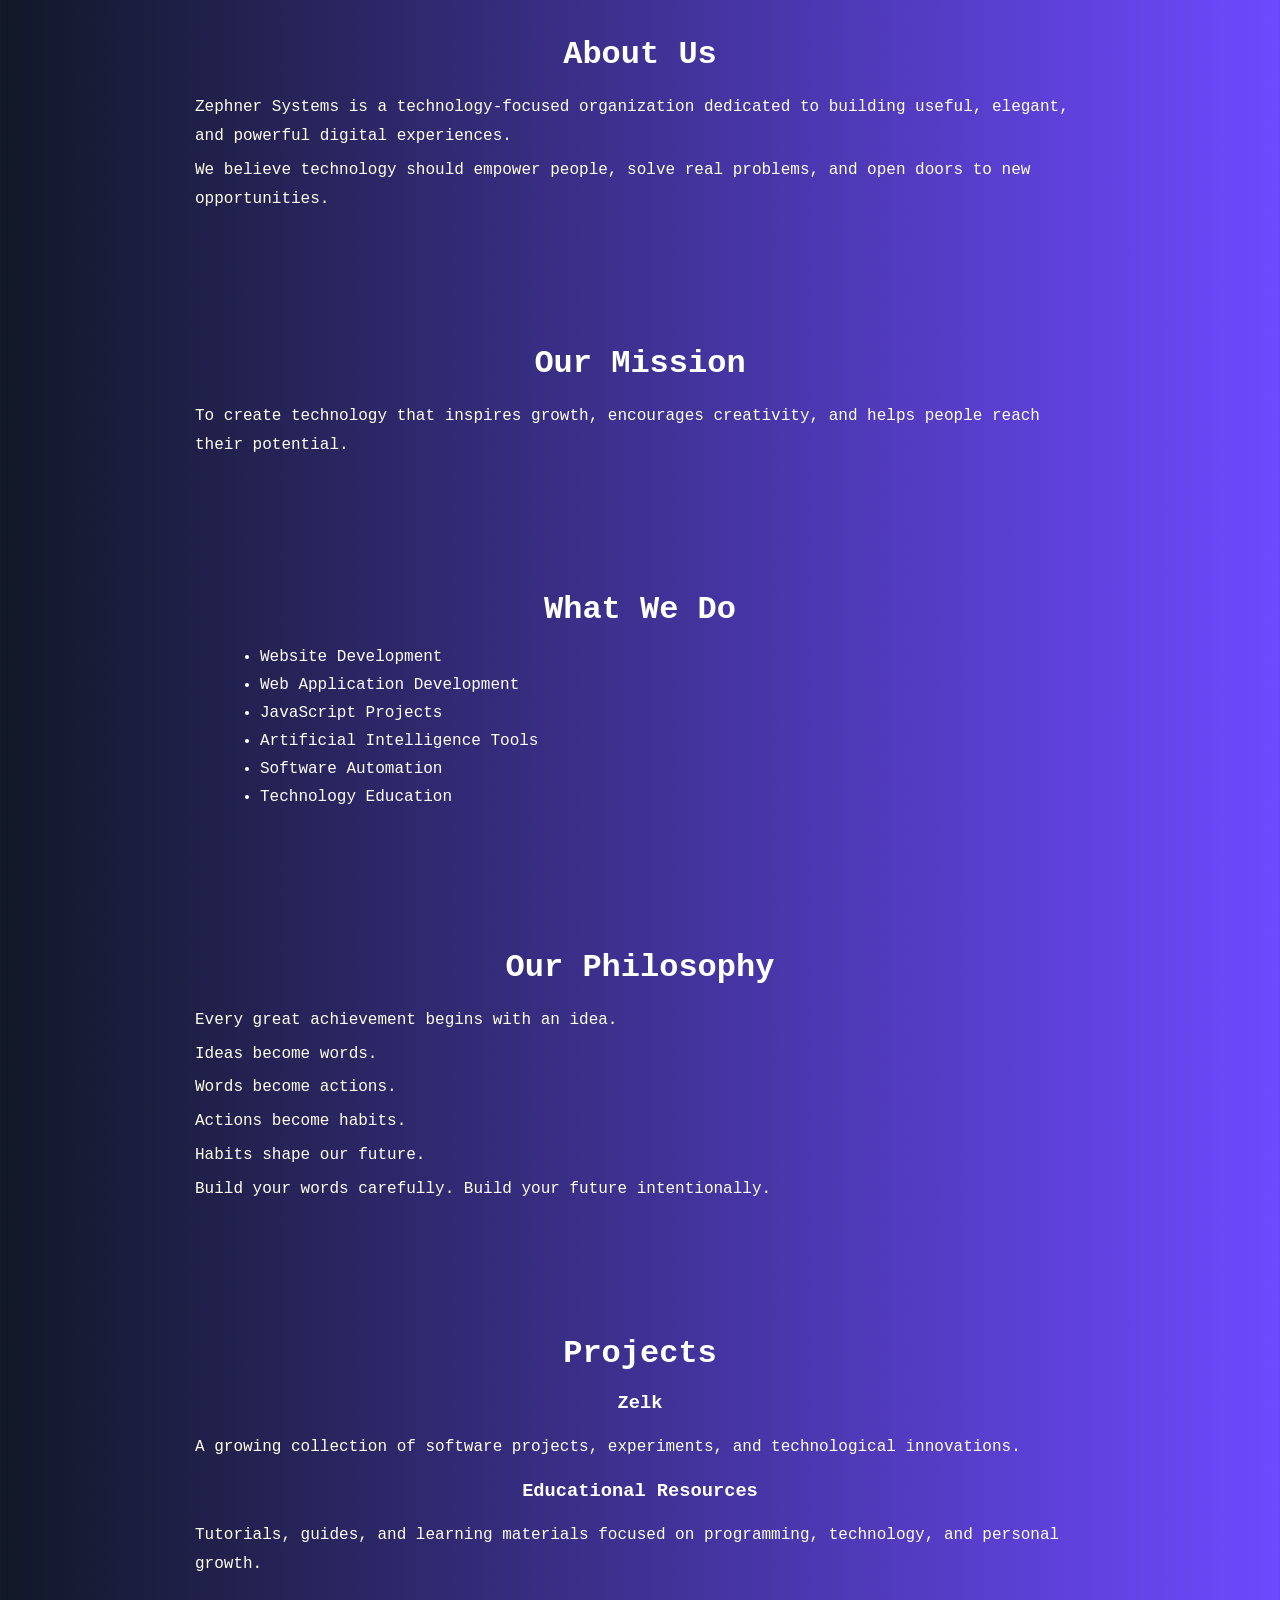
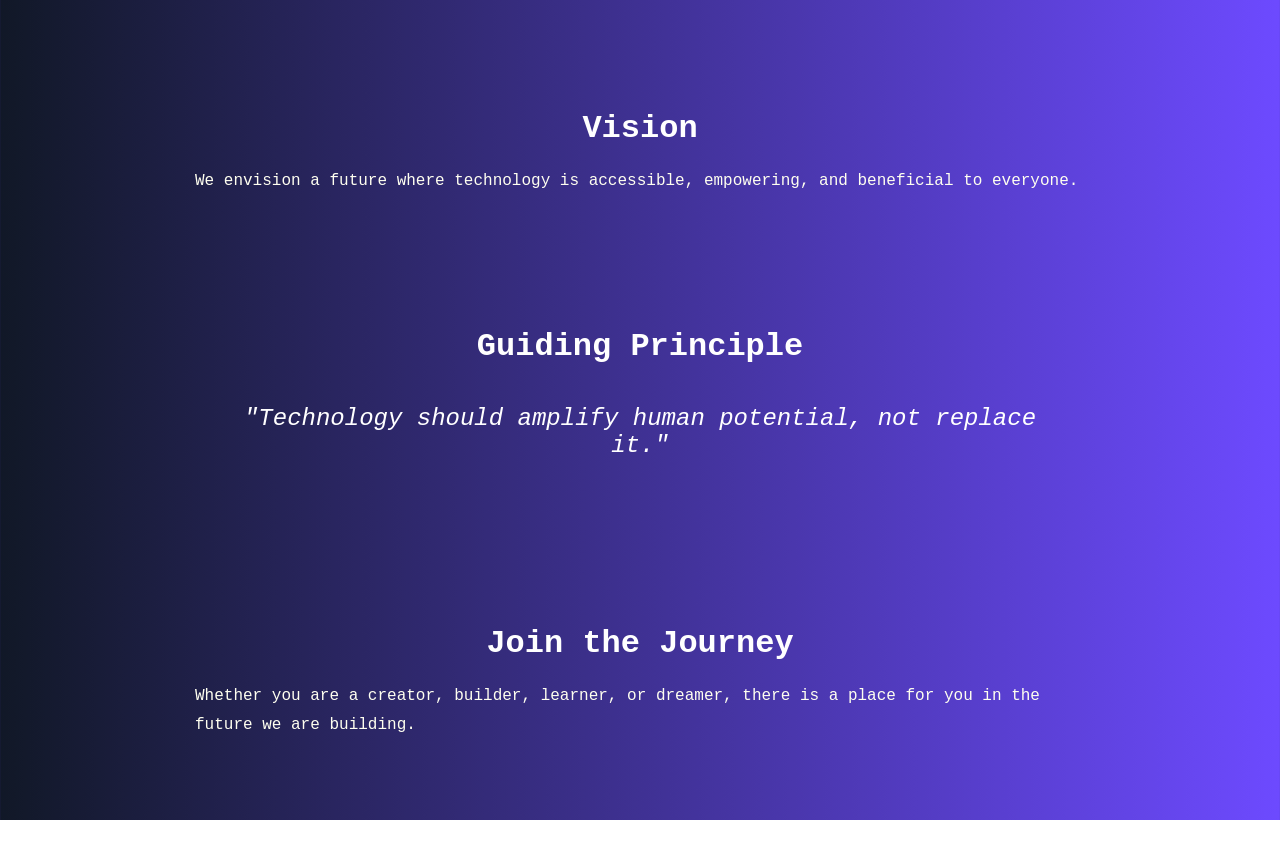
==== commit 0fc5a1de: "add card to project" ====
--- a/titanium/diamond/index.html
+++ b/titanium/diamond/index.html
@@ -115,27 +115,30 @@
 
     <section id="projects">
         <h2>Projects</h2>
-
+<div class="cardProject" id="cardProjectOne">
         <h3>Zelk</h3>
 
         <p>
             A growing collection of software projects, experiments,
             and technological innovations.
         </p>
-
+</div>
+        <div class="carProject" id="cardProjectTwo>
         <h3>AI Systems</h3>
 
         <p>
             Intelligent tools designed to automate tasks,
             improve productivity, and solve problems.
         </p>
-
+        </div>
+            <div class="carProject" id="cardProjectThree">
         <h3>Educational Resources</h3>
 
         <p>
             Tutorials, guides, and learning materials focused on
             programming, technology, and personal growth.
         </p>
+        </div>
     </section>
 
     <section id="vision">
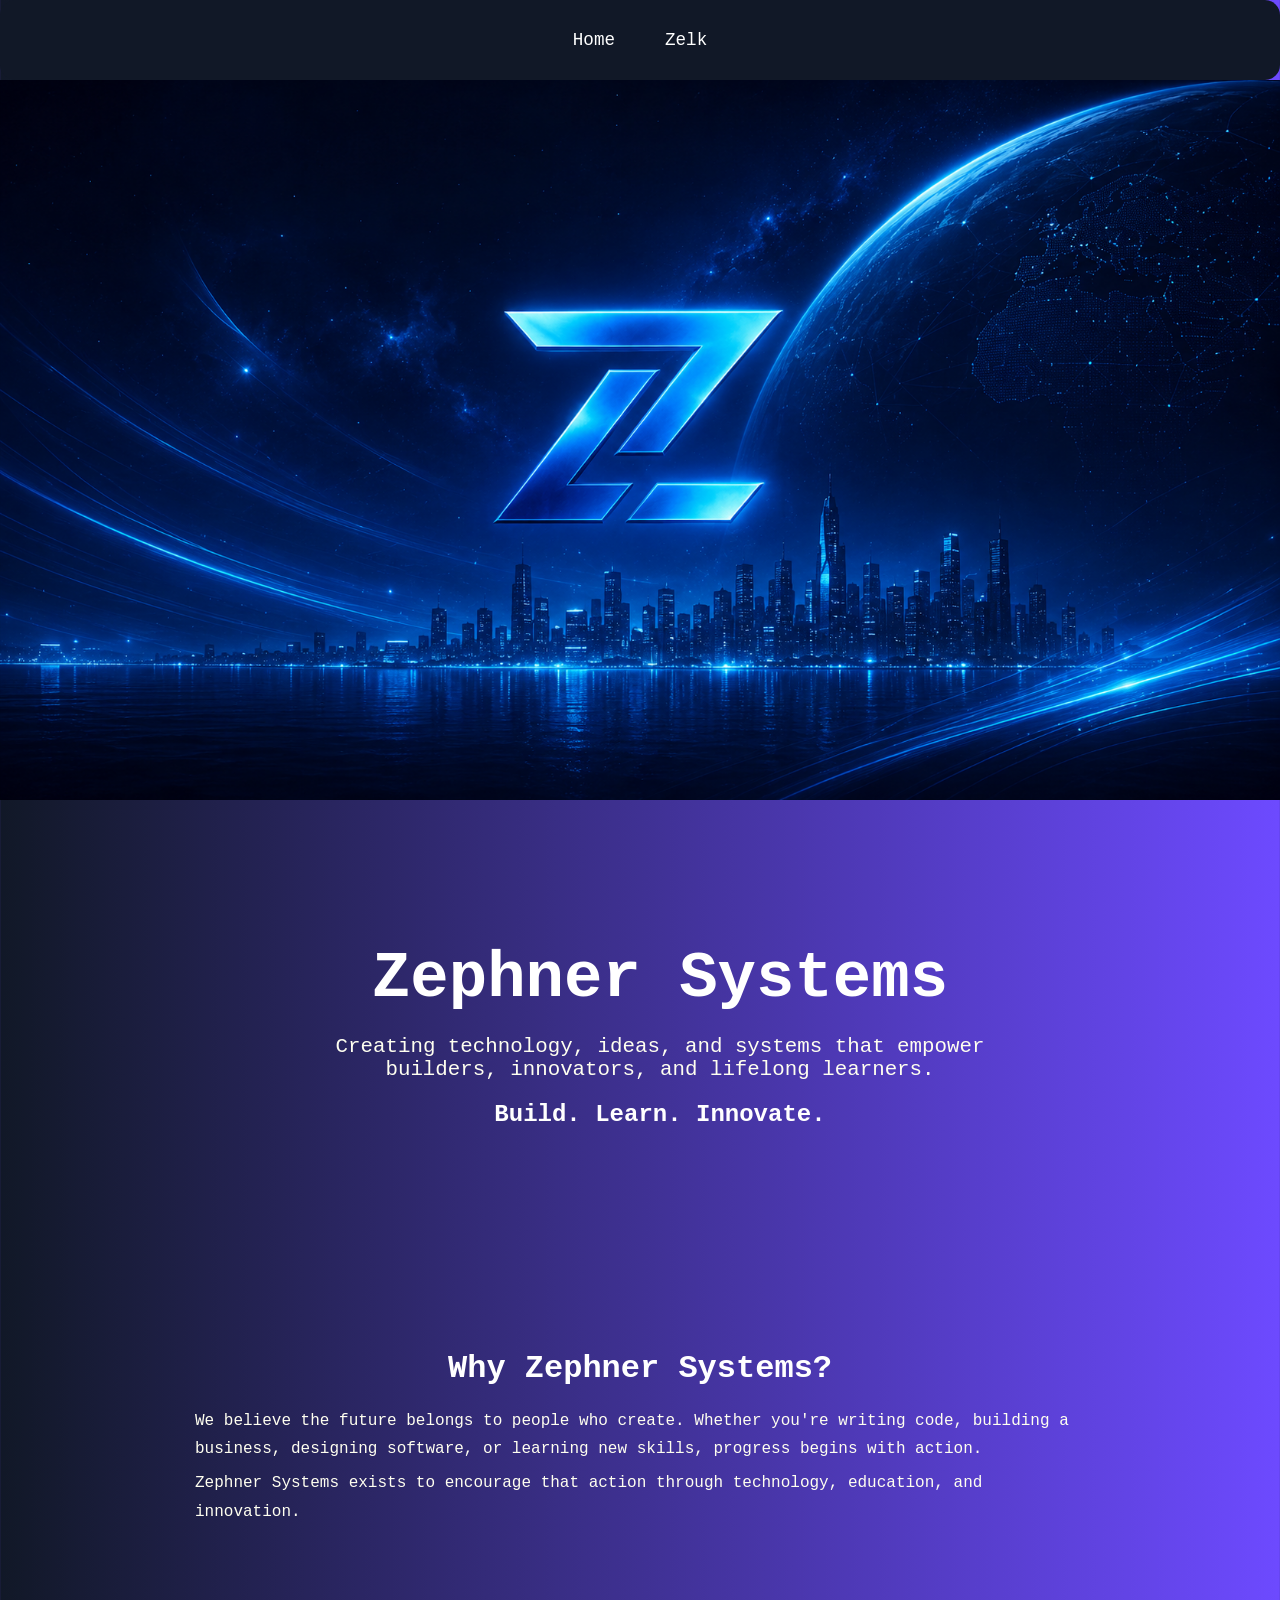
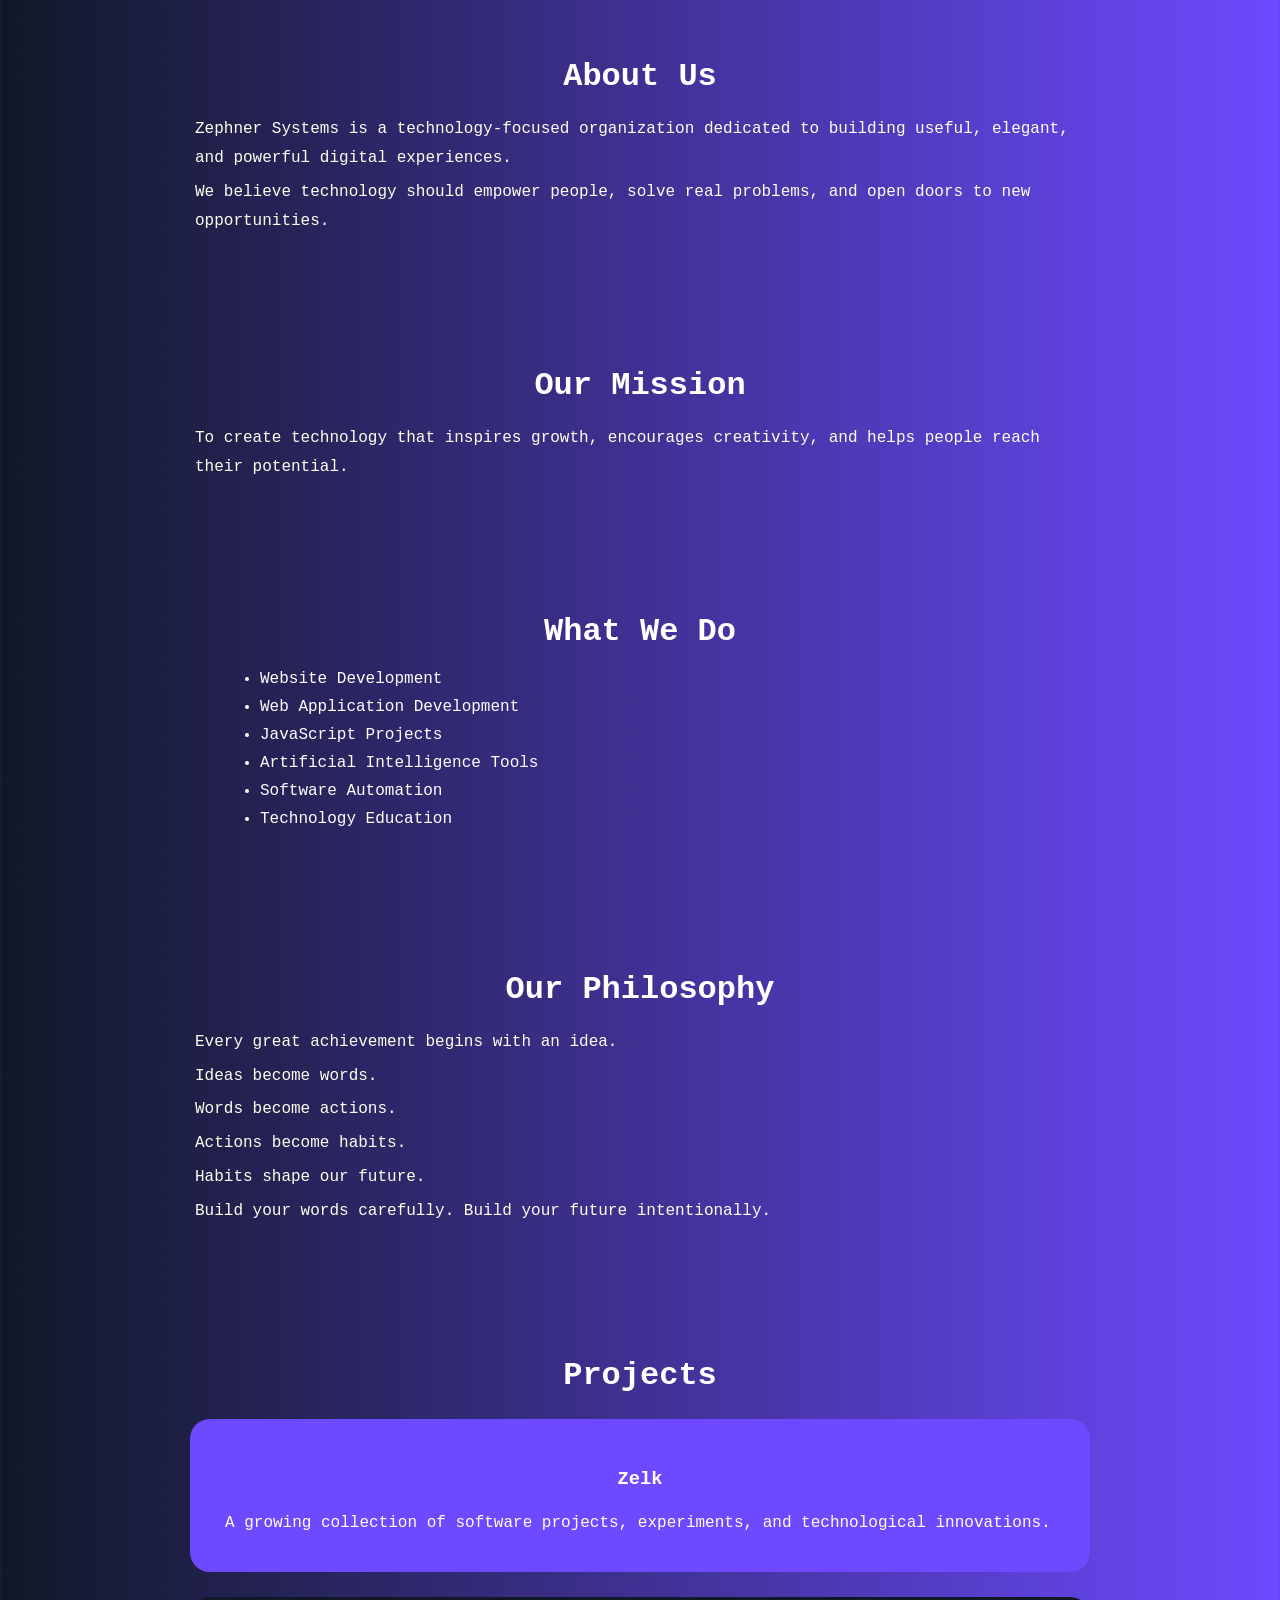
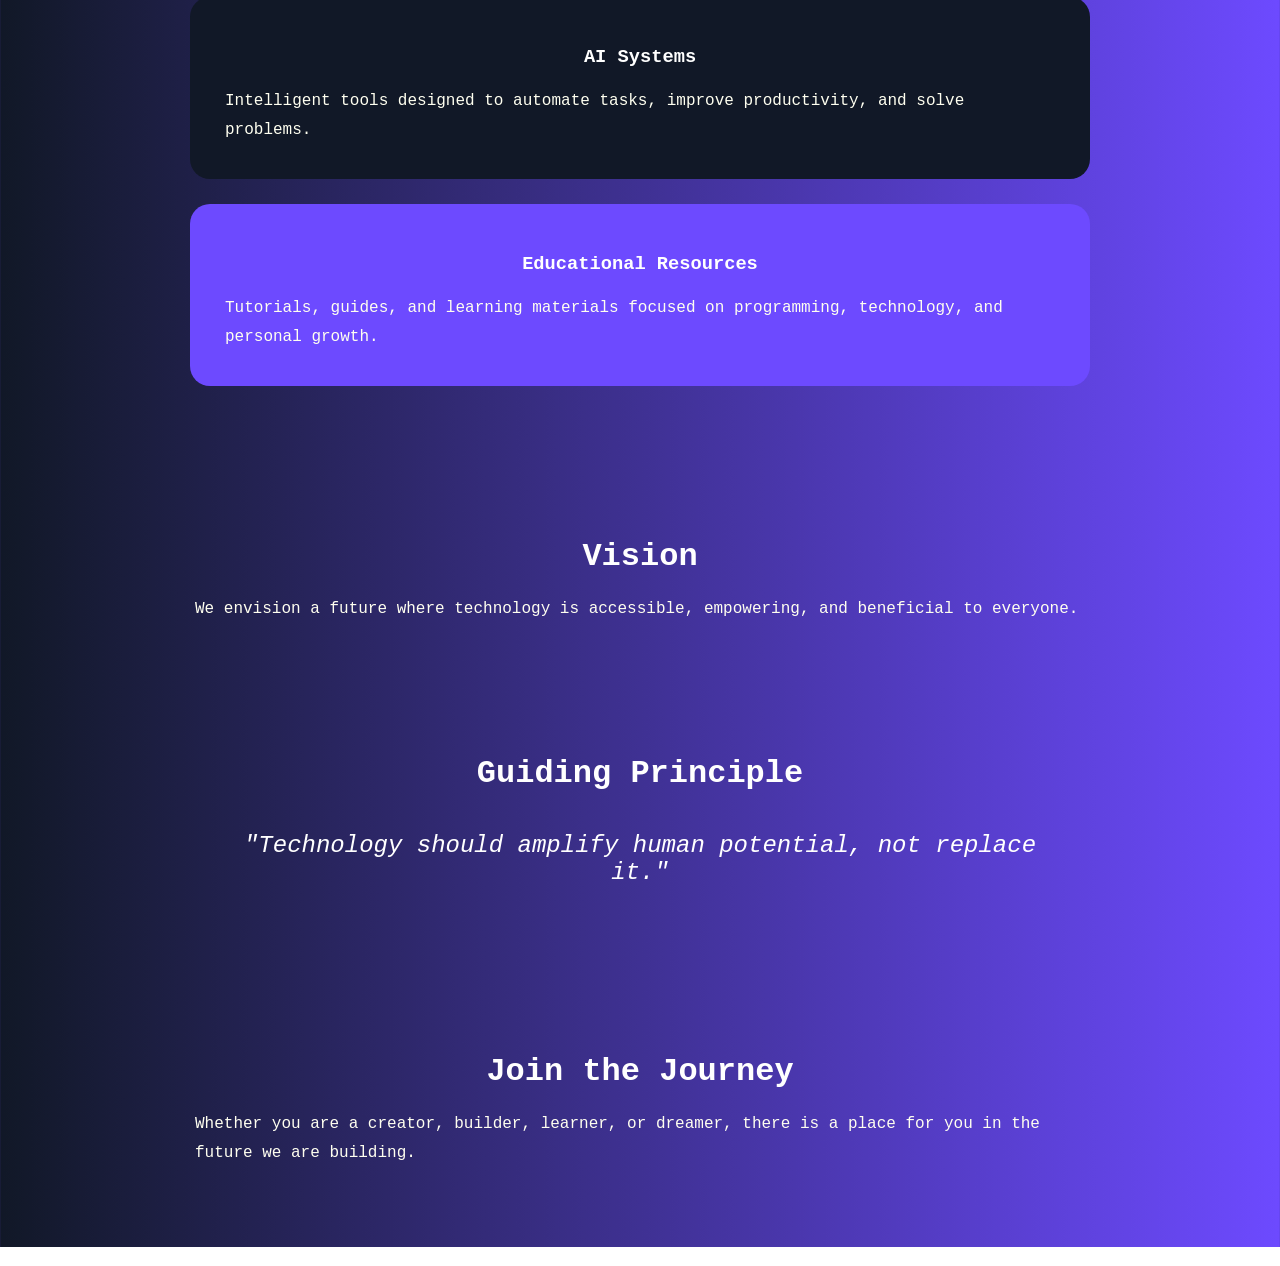
==== commit 27d9ba32: "Fix HTML syntax for cardProjectTwo and cardProjectThree" ====
--- a/titanium/diamond/index.html
+++ b/titanium/diamond/index.html
@@ -123,7 +123,7 @@
             and technological innovations.
         </p>
 </div>
-        <div class="carProject" id="cardProjectTwo>
+        <div class="cardProject" id="cardProjectTwo">
         <h3>AI Systems</h3>
 
         <p>
@@ -131,7 +131,7 @@
             improve productivity, and solve problems.
         </p>
         </div>
-            <div class="carProject" id="cardProjectThree">
+            <div class="cardProject" id="cardProjectThree">
         <h3>Educational Resources</h3>
 
         <p>
--- a/titanium/diamond/style.css
+++ b/titanium/diamond/style.css
@@ -71,7 +71,7 @@
     height:auto;
 }
 
-..barButton{
+.barButton{
     margin:10px;
     font-size:1.1rem;
 }
@@ -90,6 +90,27 @@
     display:block;
 }
 
+.cardProject{
+    border-radius:150px;
+}
+#cardProjectOne{
+    background-color:#6D4AFF;
+}
+#cardProjectTwo{
+    background-color: #111827;
+}
+.cardProject{
+    background:#1f2937;
+    padding:30px;
+    border-radius:20px;
+    margin:25px 0;
 
+    transition:.3s;
+}
+.cardProject:hover{
+    transform:translateY(-8px);
+}
+#cardProjectThree{
+    background-color: #6D4AFF;
+}    
 
-
